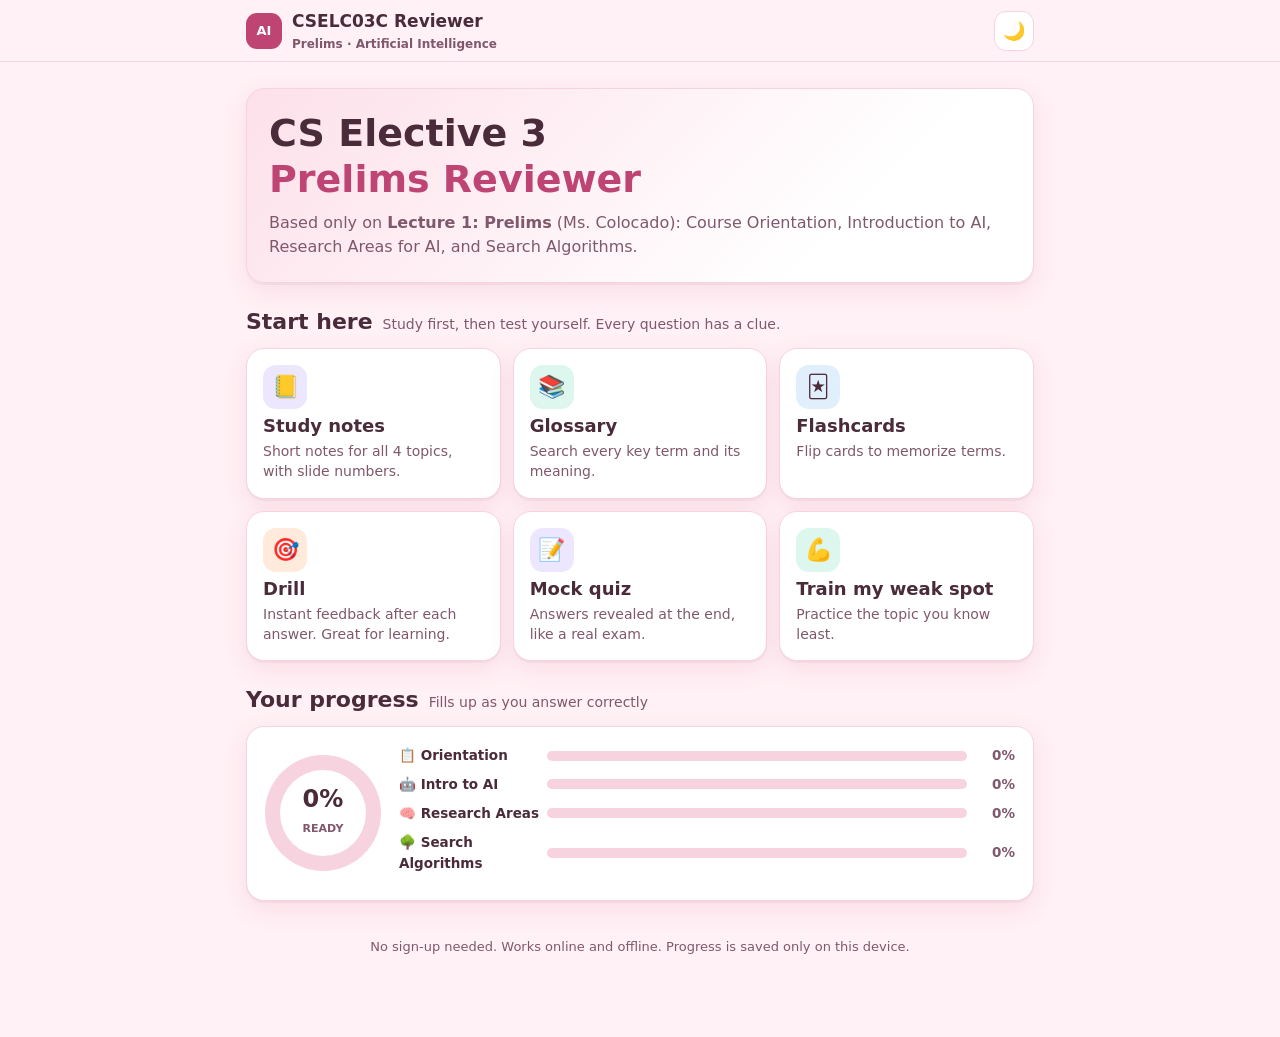
==== cselc03c-artificial-intelligence/index.html @ 6956bb22 "Add cselc03c-artificial-intelligence: exact copy of the live cselc03c-reviewer (prelims) Recovered f" ====
<!doctype html>
<html lang="en">
<head>
<meta charset="utf-8">
<meta name="viewport" content="width=device-width,initial-scale=1,viewport-fit=cover">
<title>CSELC03C Prelim Reviewer</title>
<meta name="description" content="CS Elective 3 (Artificial Intelligence) Prelims reviewer: notes, glossary, flashcards, drills and mock quizzes with clues. Works offline.">
<meta name="theme-color" content="#FFF1F5">
<meta name="mobile-web-app-capable" content="yes">
<meta name="apple-mobile-web-app-capable" content="yes">
<link rel="manifest" href="manifest.webmanifest">
<link rel="icon" href="icon.svg" type="image/svg+xml">
<link rel="stylesheet" href="style.css">
</head>
<body>
<header class="bar"><div class="bar-in">
  <button class="logo" id="goHome" aria-label="Go to home"><span class="m">AI</span><span><b>CSELC03C Reviewer</b><small>Prelims · Artificial Intelligence</small></span></button>
  <span class="sp"></span>
  <span class="off" id="offPill" hidden>✓ Offline ready</span>
  <button class="ib" id="thmBtn" aria-label="Switch light or dark mode">🌙</button>
</div></header>
<noscript><p style="padding:16px">Please enable JavaScript to use the reviewer.</p></noscript>
<main class="wrap">
<section id="v-home">
  <div class="hero card">
    <h1>CS Elective 3<br><em>Prelims Reviewer</em></h1>
    <p>Based only on <b>Lecture 1: Prelims</b> (Ms. Colocado): Course Orientation, Introduction to AI, Research Areas for AI, and Search Algorithms.</p>
  </div>
  <div class="ttl"><h2>Start here</h2><span>Study first, then test yourself. Every question has a clue.</span></div>
  <div class="tiles" id="tiles"></div>
  <div class="ttl"><h2>Your progress</h2><span>Fills up as you answer correctly</span></div>
  <div class="prog-card card">
    <div class="ring" id="ring" style="--p:0"><div><span><b id="ringPct">0%</b><br><small>READY</small></span></div></div>
    <div id="mast"></div>
  </div>
  <footer>No sign-up needed. Works online and offline. Progress is saved only on this device.</footer>
</section>

<section id="v-notes" hidden>
  <div class="ttl"><h2>📒 Study notes</h2><span>Tap a section to open it</span></div>
  <div class="tnav" id="tnav"></div>
  <div id="notesList"></div>
</section>

<section id="v-gloss" hidden>
  <div class="ttl"><h2>📚 Glossary</h2><span id="glCount"></span></div>
  <input class="search" id="glSearch" type="search" placeholder="Search a term or meaning…" aria-label="Search the glossary" autocomplete="off">
  <div class="pills" id="glTopics" style="margin-top:10px"></div>
  <div class="gl" id="glList"></div>
</section>

<section id="v-setup" hidden>
  <div class="ttl"><h2 id="setupTitle">Setup</h2><span id="setupSub"></span></div>
  <div class="panel card">
    <div id="fmtBox"><h3>1. Question format</h3><div class="fmts" id="fmts"></div></div>
    <div><h3>How many items? <small id="availNote"></small></h3>
      <div class="pills" id="countPills"></div>
      <div class="row" style="margin-top:10px"><span class="muted">or type a number:</span><input id="countIn" class="num" type="number" min="1" value="10" inputmode="numeric" aria-label="Number of items"></div></div>
    <div><h3>Topics</h3><div class="pills" id="topicPills"></div></div>
    <div class="note">💡 Every question has a <b>clue</b>. Using a clue gives half points, so try first!</div>
    <div class="row"><button class="btn pri big" id="startBtn">Start ▶</button><button class="btn ghost" data-home>Back</button></div>
  </div>
</section>

<section id="v-quiz" hidden>
  <div class="qtop"><button class="ib quitbtn" id="quitBtn" aria-label="Quit">✕</button><div class="prog"><i id="progFill"></i></div><b id="qCount" style="white-space:nowrap">1 / 10</b></div>
  <div class="stats"><span class="stat" id="sMode"></span><span class="stat" id="sScore">⭐ 0 pts</span></div>
  <div class="qcard card" id="qcard">
    <div class="qmeta" id="qmeta"></div>
    <div class="qtext" id="qtext"></div>
    <div id="qans"></div><div id="qclue"></div><div id="qfb"></div>
  </div>
</section>

<section id="v-results" hidden>
  <div class="res card">
    <div class="bigscore" id="rPct">0%</div>
    <h2 id="rMsg"></h2>
    <div class="rstats" id="rStats"></div>
    <div class="row" style="justify-content:center">
      <button class="btn pri" id="againBtn">Try again</button>
      <button class="btn" id="redoWrong">Practice my mistakes</button>
      <button class="btn" data-home>Home</button>
    </div>
  </div>
  <div class="ttl" id="revTtl"><h2>Review your mistakes</h2><span>Read these before your exam</span></div>
  <div class="review" id="review"></div>
</section>

<section id="v-flash" hidden>
  <div class="qtop"><button class="ib" data-home aria-label="Back home">✕</button><div class="prog"><i id="fProg"></i></div><b id="fCount" style="white-space:nowrap">1 / 10</b></div>
  <div id="fArea"></div>
</section>
</main>
<script src="facts1.js"></script>
<script src="facts2.js"></script>
<script src="facts3.js"></script>
<script src="fill1.js"></script>
<script src="tf1.js"></script>
<script src="tf2.js"></script>
<script src="mc1.js"></script>
<script src="mc2.js"></script>
<script src="mc3.js"></script>
<script src="notes_o1.js"></script>
<script src="notes_i1.js"></script>
<script src="notes_r1.js"></script>
<script src="notes_s1.js"></script>
<script src="core.js"></script>
<script src="app.js"></script>
</body>
</html>
---- cselc03c-artificial-intelligence/style.css ----
:root{--bg:#FFF1F5;--card:#FFFFFF;--ink:#4A2B3A;--muted:#80586C;--line:#F6D3DF;--accent:#BE4474;--accent-ink:#FFFFFF;--accent-soft:#FDE0EA;--good:#2A8A66;--good-soft:#DFF6EB;--bad:#C9455A;--bad-soft:#FFE3E8;--gold:#8F6A12;--gold-soft:#FFF4D6;--gold-line:#F2D58A;--o:#BF6A2E;--o-soft:#FFEADB;--i:#7A62C9;--i-soft:#ECE6FF;--r:#258873;--r-soft:#DDF6EE;--s:#3573B8;--s-soft:#E1EFFC;--shadow:0 2px 0 rgba(120,50,80,.05),0 8px 24px rgba(214,100,143,.14);--f:system-ui,-apple-system,"Segoe UI",Roboto,"Helvetica Neue",Arial,sans-serif;--r-lg:18px}@media (prefers-color-scheme:dark){:root:not([data-theme="light"]){--bg:#2A1A22;--card:#36232E;--ink:#FFE9F0;--muted:#D3AFC0;--line:#543846;--accent:#F59BBD;--accent-ink:#3A1426;--accent-soft:#4D2C3C;--good:#7EE0B5;--good-soft:#1F4033;--bad:#FF8FA3;--bad-soft:#4A222D;--gold:#FFD98A;--gold-soft:#43371A;--gold-line:#8A7030;--o:#FFB98A;--o-soft:#4A3223;--i:#C4B3FF;--i-soft:#3B3257;--r:#8BE3CF;--r-soft:#204440;--s:#8EC5FF;--s-soft:#263E58;--shadow:0 8px 24px rgba(0,0,0,.35);color-scheme:dark}}:root[data-theme="dark"]{--bg:#2A1A22;--card:#36232E;--ink:#FFE9F0;--muted:#D3AFC0;--line:#543846;--accent:#F59BBD;--accent-ink:#3A1426;--accent-soft:#4D2C3C;--good:#7EE0B5;--good-soft:#1F4033;--bad:#FF8FA3;--bad-soft:#4A222D;--gold:#FFD98A;--gold-soft:#43371A;--gold-line:#8A7030;--o:#FFB98A;--o-soft:#4A3223;--i:#C4B3FF;--i-soft:#3B3257;--r:#8BE3CF;--r-soft:#204440;--s:#8EC5FF;--s-soft:#263E58;--shadow:0 8px 24px rgba(0,0,0,.35);color-scheme:dark}*{box-sizing:border-box}html,body{background:var(--bg)}body{margin:0;font-family:var(--f);color:var(--ink);font-size:16px;line-height:1.55;-webkit-text-size-adjust:100%}button,input{font:inherit;color:inherit}button{cursor:pointer}:focus-visible{outline:3px solid var(--accent);outline-offset:2px}h1,h2,h3,h4{line-height:1.2;margin:0}.wrap{max-width:820px;margin:0 auto;padding:12px 16px 80px}[hidden]{display:none!important}.tp-o{--tc:var(--o);--ts:var(--o-soft)}.tp-i{--tc:var(--i);--ts:var(--i-soft)}.tp-r{--tc:var(--r);--ts:var(--r-soft)}.tp-s{--tc:var(--s);--ts:var(--s-soft)}.bar{position:sticky;top:0;z-index:20;background:color-mix(in srgb,var(--bg) 90%,transparent);backdrop-filter:blur(8px);border-bottom:1px solid var(--line);padding-top:env(safe-area-inset-top,0)}.bar-in{max-width:820px;margin:0 auto;padding:8px 16px;display:flex;align-items:center;gap:10px}.logo{display:flex;align-items:center;gap:10px;background:none;border:0;padding:0;text-align:left;min-width:0}.logo .m{width:36px;height:36px;border-radius:11px;background:var(--accent);color:var(--accent-ink);display:grid;place-items:center;font-weight:800;font-size:13px;flex:none}.logo b{font-size:17px;white-space:nowrap}.logo small{display:block;color:var(--muted);font-size:12px;font-weight:600;white-space:nowrap}.sp{flex:1}.off{font-size:12px;font-weight:700;color:var(--good);background:var(--good-soft);border-radius:999px;padding:3px 10px;white-space:nowrap}.ib{width:40px;height:40px;border-radius:12px;border:1px solid var(--line);background:var(--card);display:grid;place-items:center;font-size:18px}@media (max-width:420px){.logo small{display:none}.off{display:none}}.btn{display:inline-flex;align-items:center;justify-content:center;gap:8px;border:1px solid var(--line);border-radius:14px;padding:12px 18px;font-weight:700;background:var(--card);min-height:46px;text-decoration:none;transition:transform .08s}.btn:active{transform:scale(.98)}.btn.pri{background:var(--accent);color:var(--accent-ink);border-color:var(--accent)}.btn.good{background:var(--good);color:#fff;border-color:var(--good)}.btn.big{font-size:18px;padding:14px 24px}.btn[disabled]{opacity:.45;pointer-events:none}.btn.ghost{background:transparent}.row{display:flex;flex-wrap:wrap;gap:10px;align-items:center}.muted{color:var(--muted)}.card{background:var(--card);border:1px solid var(--line);border-radius:var(--r-lg);box-shadow:var(--shadow)}.chip{display:inline-flex;align-items:center;gap:6px;font-size:12.5px;font-weight:700;padding:3px 10px;border-radius:999px;background:var(--ts,var(--accent-soft));color:var(--tc,var(--accent))}.chip.sl{background:var(--bg);color:var(--muted);border:1px solid var(--line)}.ttl{display:flex;align-items:baseline;gap:10px;margin:26px 0 12px;flex-wrap:wrap}.ttl h2{font-size:22px}.ttl span{color:var(--muted);font-size:14px}.hero{padding:22px;margin-top:14px;background:linear-gradient(135deg,var(--accent-soft),var(--card) 75%)}.hero h1{font-size:clamp(26px,6.5vw,38px)}.hero h1 em{font-style:normal;color:var(--accent)}.hero p{margin:8px 0 0;color:var(--muted)}.tiles{display:grid;grid-template-columns:repeat(auto-fill,minmax(210px,1fr));gap:12px}.tile{padding:16px;text-align:left;display:flex;flex-direction:column;gap:6px;transition:transform .12s,border-color .12s}.tile:hover{transform:translateY(-2px);border-color:var(--accent)}.tile .ic{width:44px;height:44px;border-radius:13px;display:grid;place-items:center;font-size:22px;background:var(--bg2,var(--accent-soft))}.tile h3{font-size:18px}.tile p{margin:0;font-size:14px;color:var(--muted);line-height:1.4}.prog-card{padding:18px;display:grid;grid-template-columns:auto 1fr;gap:18px;align-items:center}@media (max-width:520px){.prog-card{grid-template-columns:1fr}}.ring{width:116px;height:116px;border-radius:50%;display:grid;place-items:center;margin:auto;background:conic-gradient(var(--good) calc(var(--p)*1%),var(--line) 0)}.ring div{width:86px;height:86px;border-radius:50%;background:var(--card);display:grid;place-items:center;text-align:center}.ring b{font-size:24px;line-height:1}.ring small{font-size:11px;font-weight:700;color:var(--muted)}.mrow{display:grid;grid-template-columns:140px 1fr 40px;gap:8px;align-items:center;font-size:13.5px;font-weight:600;margin-bottom:8px}@media (max-width:420px){.mrow{grid-template-columns:104px 1fr 36px;font-size:12.5px}}.mrow .tr{height:10px;border-radius:9px;background:var(--line);overflow:hidden}.mrow .tr i{display:block;height:100%;background:var(--tc);border-radius:9px;transition:width .5s}.mrow span:last-child{text-align:right;color:var(--muted)}.panel{padding:20px;display:grid;gap:22px}.panel h3{font-size:16px;margin-bottom:8px}.panel h3 small{font-weight:500;color:var(--muted);font-size:13px}.pills{display:flex;flex-wrap:wrap;gap:8px}.pill{border:1.5px solid var(--line);border-radius:999px;padding:9px 15px;font-weight:700;background:var(--card);min-height:42px}.pill[aria-pressed="true"]{background:var(--accent);color:var(--accent-ink);border-color:var(--accent)}.pill.tp[aria-pressed="true"]{background:var(--tc);border-color:var(--tc);color:var(--card)}.fmts{display:grid;grid-template-columns:repeat(auto-fill,minmax(150px,1fr));gap:10px}.fmt{border:1.5px solid var(--line);border-radius:14px;padding:12px;text-align:left;background:var(--card);display:grid;gap:2px}.fmt b{font-size:15px}.fmt span{font-size:13px;color:var(--muted)}.fmt[aria-pressed="true"]{border-color:var(--accent);background:var(--accent-soft);box-shadow:inset 0 0 0 1px var(--accent)}.num{width:84px;border:1.5px solid var(--line);border-radius:12px;padding:9px 10px;font-weight:700;background:var(--card);text-align:center}.note{font-size:14px;background:var(--gold-soft);border:1px solid var(--gold-line);border-radius:14px;padding:10px 12px}.qtop{display:flex;align-items:center;gap:10px;margin-top:12px}.prog{flex:1;height:12px;border-radius:12px;background:var(--line);overflow:hidden}.prog i{display:block;height:100%;background:var(--accent);transition:width .35s}.stats{display:flex;gap:8px;margin:10px 0;flex-wrap:wrap}.stat{font-weight:700;font-size:13.5px;padding:4px 10px;border-radius:10px;background:var(--card);border:1px solid var(--line)}.qcard{padding:20px;position:relative;overflow:hidden}.qcard:before{content:"";position:absolute;inset:0 0 auto 0;height:6px;background:var(--tc)}.qmeta{display:flex;gap:8px;flex-wrap:wrap;margin-bottom:12px}.qtext{font-size:clamp(18px,4.4vw,22px);font-weight:700;line-height:1.4}.blank{display:inline-block;min-width:76px;border-bottom:3px solid var(--tc);margin:0 4px;text-align:center;color:var(--tc)}.choices{display:grid;gap:10px;margin-top:18px}@media (min-width:640px){.choices.two{grid-template-columns:1fr 1fr}}.choice{display:flex;align-items:center;gap:12px;text-align:left;padding:12px 14px;border:1.5px solid var(--line);border-radius:14px;background:var(--card);font-weight:600;font-size:16.5px;min-height:56px}.choice .k{flex:none;width:30px;height:30px;border-radius:9px;display:grid;place-items:center;background:var(--accent-soft);color:var(--accent);font-weight:800;font-size:14px}.choice:hover:not([disabled]){border-color:var(--accent)}.choice.picked{border-color:var(--accent);background:var(--accent-soft)}.choice.ok{background:var(--good-soft);border-color:var(--good)}.choice.ok .k{background:var(--good);color:#fff}.choice.no{background:var(--bad-soft);border-color:var(--bad)}.choice.no .k{background:var(--bad);color:#fff}.choice[disabled]{cursor:default}.tf{grid-template-columns:1fr 1fr}.tf .choice{justify-content:center;font-size:19px;font-weight:800}.typed{margin-top:18px;display:grid;gap:10px}.typed .in{display:flex;gap:10px}.typed input{flex:1;min-width:0;font-size:19px;font-weight:600;padding:12px 14px;border:1.5px solid var(--line);border-radius:14px;background:var(--card)}.typed input.ok{border-color:var(--good);background:var(--good-soft)}.typed input.no{border-color:var(--bad);background:var(--bad-soft)}.hintline{font-size:13px;color:var(--muted)}.qacts{display:flex;gap:10px;margin-top:14px;flex-wrap:wrap}.clue{margin-top:12px;background:var(--gold-soft);border:1px solid var(--gold-line);border-radius:14px;padding:10px 14px;font-weight:600;animation:pop .22s}.clue b{color:var(--gold)}.fb{margin-top:16px;padding:14px 16px;border-radius:16px;border:1.5px solid;animation:pop .22s}.fb.ok{background:var(--good-soft);border-color:var(--good)}.fb.no{background:var(--bad-soft);border-color:var(--bad)}.fb h3{font-size:20px}.fb.ok h3{color:var(--good)}.fb.no h3{color:var(--bad)}.fb p{margin:6px 0 0}.fb.saved{background:var(--accent-soft);border-color:var(--accent)}@keyframes pop{from{transform:scale(.96);opacity:.3}to{transform:none;opacity:1}}.res{padding:24px;text-align:center;display:grid;gap:12px;justify-items:center;margin-top:16px}.bigscore{font-size:54px;font-weight:800;line-height:1;color:var(--accent)}.rstats{display:flex;gap:8px;flex-wrap:wrap;justify-content:center}.review{display:grid;gap:12px}.rv{padding:14px 16px;border-left:6px solid var(--tc)}.rv .q{font-weight:700;margin-top:6px}.rv .a{font-size:14.5px;margin-top:6px;display:grid;gap:3px}.rv .y{color:var(--bad);font-weight:700}.rv .c{color:var(--good);font-weight:700}.tnav{display:flex;gap:8px;overflow-x:auto;padding:4px 2px 10px}.tnav button{flex:none}details.sec{margin-bottom:10px;overflow:hidden}details.sec>summary{list-style:none;cursor:pointer;padding:14px 16px;font-weight:700;font-size:16.5px;display:flex;align-items:center;gap:10px;min-height:52px}details.sec>summary::-webkit-details-marker{display:none}details.sec>summary:after{content:"＋";margin-left:auto;color:var(--tc,var(--accent));font-size:20px}details.sec[open]>summary:after{content:"－"}details.sec[open]>summary{border-bottom:1px solid var(--line);background:var(--ts)}.body{padding:14px 16px 16px;display:grid;gap:12px;overflow-x:auto}.body p{margin:0}.body ul,.body ol{margin:0;padding-left:22px;display:grid;gap:4px}.body table{width:100%;border-collapse:collapse;font-size:14.5px}.body th,.body td{border:1px solid var(--line);padding:7px 9px;text-align:left;vertical-align:top}.body th{background:var(--ts);color:var(--ink)}.quote{font-style:italic;border-left:4px solid var(--tc);padding-left:12px}.tip{background:var(--gold-soft);border:1px solid var(--gold-line);border-radius:12px;padding:9px 12px;font-weight:600}.formula{background:var(--ts);border:1.5px solid var(--tc);border-radius:12px;padding:12px;text-align:center;font-weight:800;font-size:18px}.bars{display:flex;border-radius:12px;overflow:hidden;border:1px solid var(--line)}.bars div{width:var(--w);padding:10px;font-size:13.5px;background:var(--ts);text-align:center}.bars div+div{background:var(--accent-soft)}.nest div{border:2px solid var(--tc);border-radius:14px;padding:8px 12px;font-weight:700;background:var(--ts)}.nest div div{margin-top:8px;background:var(--card)}.nest div div div{background:var(--ts)}.tree-note{font-size:14px;color:var(--muted)}.tracer{border:1.5px dashed var(--tc);border-radius:14px;padding:12px;display:grid;gap:10px}.tracer h4{font-size:15px}.tracer svg{width:100%;max-width:420px;height:auto;margin:auto;display:block}.tracer .tl{font-weight:700}.search{width:100%;padding:12px 14px;font-size:17px;border:1.5px solid var(--line);border-radius:14px;background:var(--card)}.gl{display:grid;gap:10px;margin-top:12px}.gi{padding:12px 14px;border-left:6px solid var(--tc)}.gi b{font-size:16.5px}.gi p{margin:4px 0 6px}mark{background:var(--gold-soft);color:inherit;border-radius:3px}.flip{perspective:1200px;margin-top:14px}.fcard{position:relative;width:100%;min-height:290px;transform-style:preserve-3d;transition:transform .45s;border:0;background:none;padding:0;display:block}.fcard.on{transform:rotateY(180deg)}.face{position:absolute;inset:0;backface-visibility:hidden;-webkit-backface-visibility:hidden;display:grid;place-items:center;text-align:center;padding:22px 22px 36px;border:1.5px solid var(--line);border-radius:22px;box-shadow:var(--shadow);overflow:auto}.face.f{background:var(--ts)}.face.b{background:var(--card);transform:rotateY(180deg);font-size:17px;font-weight:600}.face .big{font-size:clamp(24px,6vw,34px);font-weight:800}.face .tapnote{position:absolute;bottom:10px;left:0;right:0;font-size:12px;color:var(--muted);font-weight:600}footer{margin-top:36px;text-align:center;font-size:13px;color:var(--muted)}.quitbtn.arm{background:var(--bad);color:#fff;width:auto;padding:0 12px}.shake{animation:shake .35s}@keyframes shake{20%,60%{transform:translateX(-6px)}40%,80%{transform:translateX(6px)}}.float{position:fixed;font-weight:800;font-size:26px;color:var(--good);pointer-events:none;z-index:40;animation:fl 1s forwards}@keyframes fl{to{transform:translateY(-60px);opacity:0}}@media (prefers-reduced-motion:reduce){*,*:before,*:after{animation:none!important;transition:none!important}}
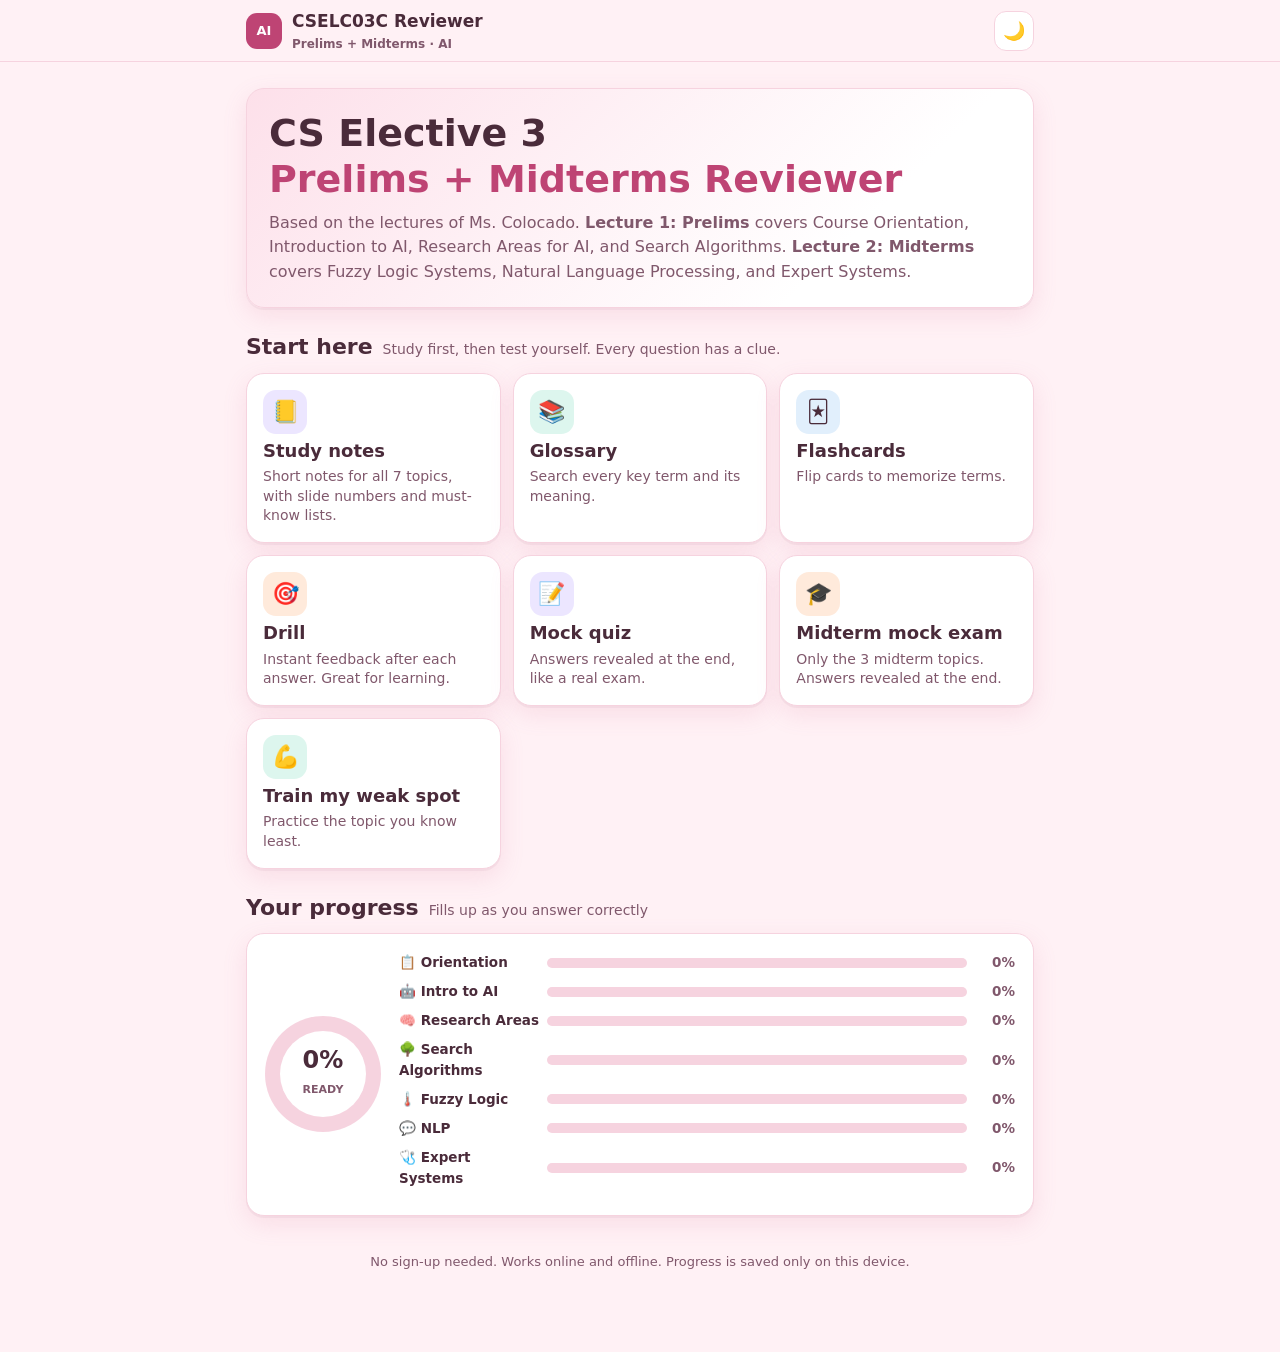
==== commit 05b8ad85: "CSELC03C: add Midterm module (Fuzzy Logic, NLP, Expert Systems) New topics f/n/e with study notes an" ====
--- a/cselc03c-artificial-intelligence/index.html
+++ b/cselc03c-artificial-intelligence/index.html
@@ -3,8 +3,8 @@
 <head>
 <meta charset="utf-8">
 <meta name="viewport" content="width=device-width,initial-scale=1,viewport-fit=cover">
-<title>CSELC03C Prelim Reviewer</title>
-<meta name="description" content="CS Elective 3 (Artificial Intelligence) Prelims reviewer: notes, glossary, flashcards, drills and mock quizzes with clues. Works offline.">
+<title>CSELC03C Reviewer</title>
+<meta name="description" content="CS Elective 3 (Artificial Intelligence) Prelims and Midterms reviewer: notes, glossary, flashcards, drills and mock quizzes with clues. Works offline.">
 <meta name="theme-color" content="#FFF1F5">
 <meta name="mobile-web-app-capable" content="yes">
 <meta name="apple-mobile-web-app-capable" content="yes">
@@ -14,7 +14,7 @@
 </head>
 <body>
 <header class="bar"><div class="bar-in">
-  <button class="logo" id="goHome" aria-label="Go to home"><span class="m">AI</span><span><b>CSELC03C Reviewer</b><small>Prelims · Artificial Intelligence</small></span></button>
+  <button class="logo" id="goHome" aria-label="Go to home"><span class="m">AI</span><span><b>CSELC03C Reviewer</b><small>Prelims + Midterms · AI</small></span></button>
   <span class="sp"></span>
   <span class="off" id="offPill" hidden>✓ Offline ready</span>
   <button class="ib" id="thmBtn" aria-label="Switch light or dark mode">🌙</button>
@@ -23,8 +23,8 @@
 <main class="wrap">
 <section id="v-home">
   <div class="hero card">
-    <h1>CS Elective 3<br><em>Prelims Reviewer</em></h1>
-    <p>Based only on <b>Lecture 1: Prelims</b> (Ms. Colocado): Course Orientation, Introduction to AI, Research Areas for AI, and Search Algorithms.</p>
+    <h1>CS Elective 3<br><em>Prelims + Midterms Reviewer</em></h1>
+    <p>Based on the lectures of Ms. Colocado. <b>Lecture 1: Prelims</b> covers Course Orientation, Introduction to AI, Research Areas for AI, and Search Algorithms. <b>Lecture 2: Midterms</b> covers Fuzzy Logic Systems, Natural Language Processing, and Expert Systems.</p>
   </div>
   <div class="ttl"><h2>Start here</h2><span>Study first, then test yourself. Every question has a clue.</span></div>
   <div class="tiles" id="tiles"></div>
@@ -101,10 +101,17 @@
 <script src="mc1.js"></script>
 <script src="mc2.js"></script>
 <script src="mc3.js"></script>
+<script src="facts_m1.js"></script>
+<script src="fill_m1.js"></script>
+<script src="tf_m1.js"></script>
+<script src="mc_m1.js"></script>
 <script src="notes_o1.js"></script>
 <script src="notes_i1.js"></script>
 <script src="notes_r1.js"></script>
 <script src="notes_s1.js"></script>
+<script src="notes_f1.js"></script>
+<script src="notes_n1.js"></script>
+<script src="notes_e1.js"></script>
 <script src="core.js"></script>
 <script src="app.js"></script>
 </body>
--- a/cselc03c-artificial-intelligence/style.css
+++ b/cselc03c-artificial-intelligence/style.css
@@ -1 +1 @@
-:root{--bg:#FFF1F5;--card:#FFFFFF;--ink:#4A2B3A;--muted:#80586C;--line:#F6D3DF;--accent:#BE4474;--accent-ink:#FFFFFF;--accent-soft:#FDE0EA;--good:#2A8A66;--good-soft:#DFF6EB;--bad:#C9455A;--bad-soft:#FFE3E8;--gold:#8F6A12;--gold-soft:#FFF4D6;--gold-line:#F2D58A;--o:#BF6A2E;--o-soft:#FFEADB;--i:#7A62C9;--i-soft:#ECE6FF;--r:#258873;--r-soft:#DDF6EE;--s:#3573B8;--s-soft:#E1EFFC;--shadow:0 2px 0 rgba(120,50,80,.05),0 8px 24px rgba(214,100,143,.14);--f:system-ui,-apple-system,"Segoe UI",Roboto,"Helvetica Neue",Arial,sans-serif;--r-lg:18px}@media (prefers-color-scheme:dark){:root:not([data-theme="light"]){--bg:#2A1A22;--card:#36232E;--ink:#FFE9F0;--muted:#D3AFC0;--line:#543846;--accent:#F59BBD;--accent-ink:#3A1426;--accent-soft:#4D2C3C;--good:#7EE0B5;--good-soft:#1F4033;--bad:#FF8FA3;--bad-soft:#4A222D;--gold:#FFD98A;--gold-soft:#43371A;--gold-line:#8A7030;--o:#FFB98A;--o-soft:#4A3223;--i:#C4B3FF;--i-soft:#3B3257;--r:#8BE3CF;--r-soft:#204440;--s:#8EC5FF;--s-soft:#263E58;--shadow:0 8px 24px rgba(0,0,0,.35);color-scheme:dark}}:root[data-theme="dark"]{--bg:#2A1A22;--card:#36232E;--ink:#FFE9F0;--muted:#D3AFC0;--line:#543846;--accent:#F59BBD;--accent-ink:#3A1426;--accent-soft:#4D2C3C;--good:#7EE0B5;--good-soft:#1F4033;--bad:#FF8FA3;--bad-soft:#4A222D;--gold:#FFD98A;--gold-soft:#43371A;--gold-line:#8A7030;--o:#FFB98A;--o-soft:#4A3223;--i:#C4B3FF;--i-soft:#3B3257;--r:#8BE3CF;--r-soft:#204440;--s:#8EC5FF;--s-soft:#263E58;--shadow:0 8px 24px rgba(0,0,0,.35);color-scheme:dark}*{box-sizing:border-box}html,body{background:var(--bg)}body{margin:0;font-family:var(--f);color:var(--ink);font-size:16px;line-height:1.55;-webkit-text-size-adjust:100%}button,input{font:inherit;color:inherit}button{cursor:pointer}:focus-visible{outline:3px solid var(--accent);outline-offset:2px}h1,h2,h3,h4{line-height:1.2;margin:0}.wrap{max-width:820px;margin:0 auto;padding:12px 16px 80px}[hidden]{display:none!important}.tp-o{--tc:var(--o);--ts:var(--o-soft)}.tp-i{--tc:var(--i);--ts:var(--i-soft)}.tp-r{--tc:var(--r);--ts:var(--r-soft)}.tp-s{--tc:var(--s);--ts:var(--s-soft)}.bar{position:sticky;top:0;z-index:20;background:color-mix(in srgb,var(--bg) 90%,transparent);backdrop-filter:blur(8px);border-bottom:1px solid var(--line);padding-top:env(safe-area-inset-top,0)}.bar-in{max-width:820px;margin:0 auto;padding:8px 16px;display:flex;align-items:center;gap:10px}.logo{display:flex;align-items:center;gap:10px;background:none;border:0;padding:0;text-align:left;min-width:0}.logo .m{width:36px;height:36px;border-radius:11px;background:var(--accent);color:var(--accent-ink);display:grid;place-items:center;font-weight:800;font-size:13px;flex:none}.logo b{font-size:17px;white-space:nowrap}.logo small{display:block;color:var(--muted);font-size:12px;font-weight:600;white-space:nowrap}.sp{flex:1}.off{font-size:12px;font-weight:700;color:var(--good);background:var(--good-soft);border-radius:999px;padding:3px 10px;white-space:nowrap}.ib{width:40px;height:40px;border-radius:12px;border:1px solid var(--line);background:var(--card);display:grid;place-items:center;font-size:18px}@media (max-width:420px){.logo small{display:none}.off{display:none}}.btn{display:inline-flex;align-items:center;justify-content:center;gap:8px;border:1px solid var(--line);border-radius:14px;padding:12px 18px;font-weight:700;background:var(--card);min-height:46px;text-decoration:none;transition:transform .08s}.btn:active{transform:scale(.98)}.btn.pri{background:var(--accent);color:var(--accent-ink);border-color:var(--accent)}.btn.good{background:var(--good);color:#fff;border-color:var(--good)}.btn.big{font-size:18px;padding:14px 24px}.btn[disabled]{opacity:.45;pointer-events:none}.btn.ghost{background:transparent}.row{display:flex;flex-wrap:wrap;gap:10px;align-items:center}.muted{color:var(--muted)}.card{background:var(--card);border:1px solid var(--line);border-radius:var(--r-lg);box-shadow:var(--shadow)}.chip{display:inline-flex;align-items:center;gap:6px;font-size:12.5px;font-weight:700;padding:3px 10px;border-radius:999px;background:var(--ts,var(--accent-soft));color:var(--tc,var(--accent))}.chip.sl{background:var(--bg);color:var(--muted);border:1px solid var(--line)}.ttl{display:flex;align-items:baseline;gap:10px;margin:26px 0 12px;flex-wrap:wrap}.ttl h2{font-size:22px}.ttl span{color:var(--muted);font-size:14px}.hero{padding:22px;margin-top:14px;background:linear-gradient(135deg,var(--accent-soft),var(--card) 75%)}.hero h1{font-size:clamp(26px,6.5vw,38px)}.hero h1 em{font-style:normal;color:var(--accent)}.hero p{margin:8px 0 0;color:var(--muted)}.tiles{display:grid;grid-template-columns:repeat(auto-fill,minmax(210px,1fr));gap:12px}.tile{padding:16px;text-align:left;display:flex;flex-direction:column;gap:6px;transition:transform .12s,border-color .12s}.tile:hover{transform:translateY(-2px);border-color:var(--accent)}.tile .ic{width:44px;height:44px;border-radius:13px;display:grid;place-items:center;font-size:22px;background:var(--bg2,var(--accent-soft))}.tile h3{font-size:18px}.tile p{margin:0;font-size:14px;color:var(--muted);line-height:1.4}.prog-card{padding:18px;display:grid;grid-template-columns:auto 1fr;gap:18px;align-items:center}@media (max-width:520px){.prog-card{grid-template-columns:1fr}}.ring{width:116px;height:116px;border-radius:50%;display:grid;place-items:center;margin:auto;background:conic-gradient(var(--good) calc(var(--p)*1%),var(--line) 0)}.ring div{width:86px;height:86px;border-radius:50%;background:var(--card);display:grid;place-items:center;text-align:center}.ring b{font-size:24px;line-height:1}.ring small{font-size:11px;font-weight:700;color:var(--muted)}.mrow{display:grid;grid-template-columns:140px 1fr 40px;gap:8px;align-items:center;font-size:13.5px;font-weight:600;margin-bottom:8px}@media (max-width:420px){.mrow{grid-template-columns:104px 1fr 36px;font-size:12.5px}}.mrow .tr{height:10px;border-radius:9px;background:var(--line);overflow:hidden}.mrow .tr i{display:block;height:100%;background:var(--tc);border-radius:9px;transition:width .5s}.mrow span:last-child{text-align:right;color:var(--muted)}.panel{padding:20px;display:grid;gap:22px}.panel h3{font-size:16px;margin-bottom:8px}.panel h3 small{font-weight:500;color:var(--muted);font-size:13px}.pills{display:flex;flex-wrap:wrap;gap:8px}.pill{border:1.5px solid var(--line);border-radius:999px;padding:9px 15px;font-weight:700;background:var(--card);min-height:42px}.pill[aria-pressed="true"]{background:var(--accent);color:var(--accent-ink);border-color:var(--accent)}.pill.tp[aria-pressed="true"]{background:var(--tc);border-color:var(--tc);color:var(--card)}.fmts{display:grid;grid-template-columns:repeat(auto-fill,minmax(150px,1fr));gap:10px}.fmt{border:1.5px solid var(--line);border-radius:14px;padding:12px;text-align:left;background:var(--card);display:grid;gap:2px}.fmt b{font-size:15px}.fmt span{font-size:13px;color:var(--muted)}.fmt[aria-pressed="true"]{border-color:var(--accent);background:var(--accent-soft);box-shadow:inset 0 0 0 1px var(--accent)}.num{width:84px;border:1.5px solid var(--line);border-radius:12px;padding:9px 10px;font-weight:700;background:var(--card);text-align:center}.note{font-size:14px;background:var(--gold-soft);border:1px solid var(--gold-line);border-radius:14px;padding:10px 12px}.qtop{display:flex;align-items:center;gap:10px;margin-top:12px}.prog{flex:1;height:12px;border-radius:12px;background:var(--line);overflow:hidden}.prog i{display:block;height:100%;background:var(--accent);transition:width .35s}.stats{display:flex;gap:8px;margin:10px 0;flex-wrap:wrap}.stat{font-weight:700;font-size:13.5px;padding:4px 10px;border-radius:10px;background:var(--card);border:1px solid var(--line)}.qcard{padding:20px;position:relative;overflow:hidden}.qcard:before{content:"";position:absolute;inset:0 0 auto 0;height:6px;background:var(--tc)}.qmeta{display:flex;gap:8px;flex-wrap:wrap;margin-bottom:12px}.qtext{font-size:clamp(18px,4.4vw,22px);font-weight:700;line-height:1.4}.blank{display:inline-block;min-width:76px;border-bottom:3px solid var(--tc);margin:0 4px;text-align:center;color:var(--tc)}.choices{display:grid;gap:10px;margin-top:18px}@media (min-width:640px){.choices.two{grid-template-columns:1fr 1fr}}.choice{display:flex;align-items:center;gap:12px;text-align:left;padding:12px 14px;border:1.5px solid var(--line);border-radius:14px;background:var(--card);font-weight:600;font-size:16.5px;min-height:56px}.choice .k{flex:none;width:30px;height:30px;border-radius:9px;display:grid;place-items:center;background:var(--accent-soft);color:var(--accent);font-weight:800;font-size:14px}.choice:hover:not([disabled]){border-color:var(--accent)}.choice.picked{border-color:var(--accent);background:var(--accent-soft)}.choice.ok{background:var(--good-soft);border-color:var(--good)}.choice.ok .k{background:var(--good);color:#fff}.choice.no{background:var(--bad-soft);border-color:var(--bad)}.choice.no .k{background:var(--bad);color:#fff}.choice[disabled]{cursor:default}.tf{grid-template-columns:1fr 1fr}.tf .choice{justify-content:center;font-size:19px;font-weight:800}.typed{margin-top:18px;display:grid;gap:10px}.typed .in{display:flex;gap:10px}.typed input{flex:1;min-width:0;font-size:19px;font-weight:600;padding:12px 14px;border:1.5px solid var(--line);border-radius:14px;background:var(--card)}.typed input.ok{border-color:var(--good);background:var(--good-soft)}.typed input.no{border-color:var(--bad);background:var(--bad-soft)}.hintline{font-size:13px;color:var(--muted)}.qacts{display:flex;gap:10px;margin-top:14px;flex-wrap:wrap}.clue{margin-top:12px;background:var(--gold-soft);border:1px solid var(--gold-line);border-radius:14px;padding:10px 14px;font-weight:600;animation:pop .22s}.clue b{color:var(--gold)}.fb{margin-top:16px;padding:14px 16px;border-radius:16px;border:1.5px solid;animation:pop .22s}.fb.ok{background:var(--good-soft);border-color:var(--good)}.fb.no{background:var(--bad-soft);border-color:var(--bad)}.fb h3{font-size:20px}.fb.ok h3{color:var(--good)}.fb.no h3{color:var(--bad)}.fb p{margin:6px 0 0}.fb.saved{background:var(--accent-soft);border-color:var(--accent)}@keyframes pop{from{transform:scale(.96);opacity:.3}to{transform:none;opacity:1}}.res{padding:24px;text-align:center;display:grid;gap:12px;justify-items:center;margin-top:16px}.bigscore{font-size:54px;font-weight:800;line-height:1;color:var(--accent)}.rstats{display:flex;gap:8px;flex-wrap:wrap;justify-content:center}.review{display:grid;gap:12px}.rv{padding:14px 16px;border-left:6px solid var(--tc)}.rv .q{font-weight:700;margin-top:6px}.rv .a{font-size:14.5px;margin-top:6px;display:grid;gap:3px}.rv .y{color:var(--bad);font-weight:700}.rv .c{color:var(--good);font-weight:700}.tnav{display:flex;gap:8px;overflow-x:auto;padding:4px 2px 10px}.tnav button{flex:none}details.sec{margin-bottom:10px;overflow:hidden}details.sec>summary{list-style:none;cursor:pointer;padding:14px 16px;font-weight:700;font-size:16.5px;display:flex;align-items:center;gap:10px;min-height:52px}details.sec>summary::-webkit-details-marker{display:none}details.sec>summary:after{content:"＋";margin-left:auto;color:var(--tc,var(--accent));font-size:20px}details.sec[open]>summary:after{content:"－"}details.sec[open]>summary{border-bottom:1px solid var(--line);background:var(--ts)}.body{padding:14px 16px 16px;display:grid;gap:12px;overflow-x:auto}.body p{margin:0}.body ul,.body ol{margin:0;padding-left:22px;display:grid;gap:4px}.body table{width:100%;border-collapse:collapse;font-size:14.5px}.body th,.body td{border:1px solid var(--line);padding:7px 9px;text-align:left;vertical-align:top}.body th{background:var(--ts);color:var(--ink)}.quote{font-style:italic;border-left:4px solid var(--tc);padding-left:12px}.tip{background:var(--gold-soft);border:1px solid var(--gold-line);border-radius:12px;padding:9px 12px;font-weight:600}.formula{background:var(--ts);border:1.5px solid var(--tc);border-radius:12px;padding:12px;text-align:center;font-weight:800;font-size:18px}.bars{display:flex;border-radius:12px;overflow:hidden;border:1px solid var(--line)}.bars div{width:var(--w);padding:10px;font-size:13.5px;background:var(--ts);text-align:center}.bars div+div{background:var(--accent-soft)}.nest div{border:2px solid var(--tc);border-radius:14px;padding:8px 12px;font-weight:700;background:var(--ts)}.nest div div{margin-top:8px;background:var(--card)}.nest div div div{background:var(--ts)}.tree-note{font-size:14px;color:var(--muted)}.tracer{border:1.5px dashed var(--tc);border-radius:14px;padding:12px;display:grid;gap:10px}.tracer h4{font-size:15px}.tracer svg{width:100%;max-width:420px;height:auto;margin:auto;display:block}.tracer .tl{font-weight:700}.search{width:100%;padding:12px 14px;font-size:17px;border:1.5px solid var(--line);border-radius:14px;background:var(--card)}.gl{display:grid;gap:10px;margin-top:12px}.gi{padding:12px 14px;border-left:6px solid var(--tc)}.gi b{font-size:16.5px}.gi p{margin:4px 0 6px}mark{background:var(--gold-soft);color:inherit;border-radius:3px}.flip{perspective:1200px;margin-top:14px}.fcard{position:relative;width:100%;min-height:290px;transform-style:preserve-3d;transition:transform .45s;border:0;background:none;padding:0;display:block}.fcard.on{transform:rotateY(180deg)}.face{position:absolute;inset:0;backface-visibility:hidden;-webkit-backface-visibility:hidden;display:grid;place-items:center;text-align:center;padding:22px 22px 36px;border:1.5px solid var(--line);border-radius:22px;box-shadow:var(--shadow);overflow:auto}.face.f{background:var(--ts)}.face.b{background:var(--card);transform:rotateY(180deg);font-size:17px;font-weight:600}.face .big{font-size:clamp(24px,6vw,34px);font-weight:800}.face .tapnote{position:absolute;bottom:10px;left:0;right:0;font-size:12px;color:var(--muted);font-weight:600}footer{margin-top:36px;text-align:center;font-size:13px;color:var(--muted)}.quitbtn.arm{background:var(--bad);color:#fff;width:auto;padding:0 12px}.shake{animation:shake .35s}@keyframes shake{20%,60%{transform:translateX(-6px)}40%,80%{transform:translateX(6px)}}.float{position:fixed;font-weight:800;font-size:26px;color:var(--good);pointer-events:none;z-index:40;animation:fl 1s forwards}@keyframes fl{to{transform:translateY(-60px);opacity:0}}@media (prefers-reduced-motion:reduce){*,*:before,*:after{animation:none!important;transition:none!important}}+:root{--bg:#FFF1F5;--card:#FFFFFF;--ink:#4A2B3A;--muted:#80586C;--line:#F6D3DF;--accent:#BE4474;--accent-ink:#FFFFFF;--accent-soft:#FDE0EA;--good:#2A8A66;--good-soft:#DFF6EB;--bad:#C9455A;--bad-soft:#FFE3E8;--gold:#8F6A12;--gold-soft:#FFF4D6;--gold-line:#F2D58A;--o:#BF6A2E;--o-soft:#FFEADB;--i:#7A62C9;--i-soft:#ECE6FF;--r:#258873;--r-soft:#DDF6EE;--s:#3573B8;--s-soft:#E1EFFC;--f2:#0F7F8C;--f2-soft:#DDF3F6;--n:#A63F93;--n-soft:#F9E4F4;--e:#6B7F1F;--e-soft:#EEF3D2;--shadow:0 2px 0 rgba(120,50,80,.05),0 8px 24px rgba(214,100,143,.14);--f:system-ui,-apple-system,"Segoe UI",Roboto,"Helvetica Neue",Arial,sans-serif;--r-lg:18px}@media (prefers-color-scheme:dark){:root:not([data-theme="light"]){--bg:#2A1A22;--card:#36232E;--ink:#FFE9F0;--muted:#D3AFC0;--line:#543846;--accent:#F59BBD;--accent-ink:#3A1426;--accent-soft:#4D2C3C;--good:#7EE0B5;--good-soft:#1F4033;--bad:#FF8FA3;--bad-soft:#4A222D;--gold:#FFD98A;--gold-soft:#43371A;--gold-line:#8A7030;--o:#FFB98A;--o-soft:#4A3223;--i:#C4B3FF;--i-soft:#3B3257;--r:#8BE3CF;--r-soft:#204440;--s:#8EC5FF;--s-soft:#263E58;--f2:#7FD6E3;--f2-soft:#1E4249;--n:#F0A6E0;--n-soft:#4A2A44;--e:#CFE17A;--e-soft:#3B4120;--shadow:0 8px 24px rgba(0,0,0,.35);color-scheme:dark}}:root[data-theme="dark"]{--bg:#2A1A22;--card:#36232E;--ink:#FFE9F0;--muted:#D3AFC0;--line:#543846;--accent:#F59BBD;--accent-ink:#3A1426;--accent-soft:#4D2C3C;--good:#7EE0B5;--good-soft:#1F4033;--bad:#FF8FA3;--bad-soft:#4A222D;--gold:#FFD98A;--gold-soft:#43371A;--gold-line:#8A7030;--o:#FFB98A;--o-soft:#4A3223;--i:#C4B3FF;--i-soft:#3B3257;--r:#8BE3CF;--r-soft:#204440;--s:#8EC5FF;--s-soft:#263E58;--f2:#7FD6E3;--f2-soft:#1E4249;--n:#F0A6E0;--n-soft:#4A2A44;--e:#CFE17A;--e-soft:#3B4120;--shadow:0 8px 24px rgba(0,0,0,.35);color-scheme:dark}*{box-sizing:border-box}html,body{background:var(--bg)}body{margin:0;font-family:var(--f);color:var(--ink);font-size:16px;line-height:1.55;-webkit-text-size-adjust:100%}button,input{font:inherit;color:inherit}button{cursor:pointer}:focus-visible{outline:3px solid var(--accent);outline-offset:2px}h1,h2,h3,h4{line-height:1.2;margin:0}.wrap{max-width:820px;margin:0 auto;padding:12px 16px 80px}[hidden]{display:none!important}.tp-o{--tc:var(--o);--ts:var(--o-soft)}.tp-i{--tc:var(--i);--ts:var(--i-soft)}.tp-r{--tc:var(--r);--ts:var(--r-soft)}.tp-s{--tc:var(--s);--ts:var(--s-soft)}.tp-f{--tc:var(--f2);--ts:var(--f2-soft)}.tp-n{--tc:var(--n);--ts:var(--n-soft)}.tp-e{--tc:var(--e);--ts:var(--e-soft)}.bar{position:sticky;top:0;z-index:20;background:color-mix(in srgb,var(--bg) 90%,transparent);backdrop-filter:blur(8px);border-bottom:1px solid var(--line);padding-top:env(safe-area-inset-top,0)}.bar-in{max-width:820px;margin:0 auto;padding:8px 16px;display:flex;align-items:center;gap:10px}.logo{display:flex;align-items:center;gap:10px;background:none;border:0;padding:0;text-align:left;min-width:0}.logo .m{width:36px;height:36px;border-radius:11px;background:var(--accent);color:var(--accent-ink);display:grid;place-items:center;font-weight:800;font-size:13px;flex:none}.logo b{font-size:17px;white-space:nowrap}.logo small{display:block;color:var(--muted);font-size:12px;font-weight:600;white-space:nowrap}.sp{flex:1}.off{font-size:12px;font-weight:700;color:var(--good);background:var(--good-soft);border-radius:999px;padding:3px 10px;white-space:nowrap}.ib{width:40px;height:40px;border-radius:12px;border:1px solid var(--line);background:var(--card);display:grid;place-items:center;font-size:18px}@media (max-width:420px){.logo small{display:none}.off{display:none}}.btn{display:inline-flex;align-items:center;justify-content:center;gap:8px;border:1px solid var(--line);border-radius:14px;padding:12px 18px;font-weight:700;background:var(--card);min-height:46px;text-decoration:none;transition:transform .08s}.btn:active{transform:scale(.98)}.btn.pri{background:var(--accent);color:var(--accent-ink);border-color:var(--accent)}.btn.good{background:var(--good);color:#fff;border-color:var(--good)}.btn.big{font-size:18px;padding:14px 24px}.btn[disabled]{opacity:.45;pointer-events:none}.btn.ghost{background:transparent}.row{display:flex;flex-wrap:wrap;gap:10px;align-items:center}.muted{color:var(--muted)}.card{background:var(--card);border:1px solid var(--line);border-radius:var(--r-lg);box-shadow:var(--shadow)}.chip{display:inline-flex;align-items:center;gap:6px;font-size:12.5px;font-weight:700;padding:3px 10px;border-radius:999px;background:var(--ts,var(--accent-soft));color:var(--tc,var(--accent))}.chip.sl{background:var(--bg);color:var(--muted);border:1px solid var(--line)}.ttl{display:flex;align-items:baseline;gap:10px;margin:26px 0 12px;flex-wrap:wrap}.ttl h2{font-size:22px}.ttl span{color:var(--muted);font-size:14px}.hero{padding:22px;margin-top:14px;background:linear-gradient(135deg,var(--accent-soft),var(--card) 75%)}.hero h1{font-size:clamp(26px,6.5vw,38px)}.hero h1 em{font-style:normal;color:var(--accent)}.hero p{margin:8px 0 0;color:var(--muted)}.tiles{display:grid;grid-template-columns:repeat(auto-fill,minmax(210px,1fr));gap:12px}.tile{padding:16px;text-align:left;display:flex;flex-direction:column;gap:6px;transition:transform .12s,border-color .12s}.tile:hover{transform:translateY(-2px);border-color:var(--accent)}.tile .ic{width:44px;height:44px;border-radius:13px;display:grid;place-items:center;font-size:22px;background:var(--bg2,var(--accent-soft))}.tile h3{font-size:18px}.tile p{margin:0;font-size:14px;color:var(--muted);line-height:1.4}.prog-card{padding:18px;display:grid;grid-template-columns:auto 1fr;gap:18px;align-items:center}@media (max-width:520px){.prog-card{grid-template-columns:1fr}}.ring{width:116px;height:116px;border-radius:50%;display:grid;place-items:center;margin:auto;background:conic-gradient(var(--good) calc(var(--p)*1%),var(--line) 0)}.ring div{width:86px;height:86px;border-radius:50%;background:var(--card);display:grid;place-items:center;text-align:center}.ring b{font-size:24px;line-height:1}.ring small{font-size:11px;font-weight:700;color:var(--muted)}.mrow{display:grid;grid-template-columns:140px 1fr 40px;gap:8px;align-items:center;font-size:13.5px;font-weight:600;margin-bottom:8px}@media (max-width:420px){.mrow{grid-template-columns:104px 1fr 36px;font-size:12.5px}}.mrow .tr{height:10px;border-radius:9px;background:var(--line);overflow:hidden}.mrow .tr i{display:block;height:100%;background:var(--tc);border-radius:9px;transition:width .5s}.mrow span:last-child{text-align:right;color:var(--muted)}.panel{padding:20px;display:grid;gap:22px}.panel h3{font-size:16px;margin-bottom:8px}.panel h3 small{font-weight:500;color:var(--muted);font-size:13px}.pills{display:flex;flex-wrap:wrap;gap:8px}.pill{border:1.5px solid var(--line);border-radius:999px;padding:9px 15px;font-weight:700;background:var(--card);min-height:42px}.pill[aria-pressed="true"]{background:var(--accent);color:var(--accent-ink);border-color:var(--accent)}.pill.tp[aria-pressed="true"]{background:var(--tc);border-color:var(--tc);color:var(--card)}.fmts{display:grid;grid-template-columns:repeat(auto-fill,minmax(150px,1fr));gap:10px}.fmt{border:1.5px solid var(--line);border-radius:14px;padding:12px;text-align:left;background:var(--card);display:grid;gap:2px}.fmt b{font-size:15px}.fmt span{font-size:13px;color:var(--muted)}.fmt[aria-pressed="true"]{border-color:var(--accent);background:var(--accent-soft);box-shadow:inset 0 0 0 1px var(--accent)}.num{width:84px;border:1.5px solid var(--line);border-radius:12px;padding:9px 10px;font-weight:700;background:var(--card);text-align:center}.note{font-size:14px;background:var(--gold-soft);border:1px solid var(--gold-line);border-radius:14px;padding:10px 12px}.qtop{display:flex;align-items:center;gap:10px;margin-top:12px}.prog{flex:1;height:12px;border-radius:12px;background:var(--line);overflow:hidden}.prog i{display:block;height:100%;background:var(--accent);transition:width .35s}.stats{display:flex;gap:8px;margin:10px 0;flex-wrap:wrap}.stat{font-weight:700;font-size:13.5px;padding:4px 10px;border-radius:10px;background:var(--card);border:1px solid var(--line)}.qcard{padding:20px;position:relative;overflow:hidden}.qcard:before{content:"";position:absolute;inset:0 0 auto 0;height:6px;background:var(--tc)}.qmeta{display:flex;gap:8px;flex-wrap:wrap;margin-bottom:12px}.qtext{font-size:clamp(18px,4.4vw,22px);font-weight:700;line-height:1.4}.blank{display:inline-block;min-width:76px;border-bottom:3px solid var(--tc);margin:0 4px;text-align:center;color:var(--tc)}.choices{display:grid;gap:10px;margin-top:18px}@media (min-width:640px){.choices.two{grid-template-columns:1fr 1fr}}.choice{display:flex;align-items:center;gap:12px;text-align:left;padding:12px 14px;border:1.5px solid var(--line);border-radius:14px;background:var(--card);font-weight:600;font-size:16.5px;min-height:56px}.choice .k{flex:none;width:30px;height:30px;border-radius:9px;display:grid;place-items:center;background:var(--accent-soft);color:var(--accent);font-weight:800;font-size:14px}.choice:hover:not([disabled]){border-color:var(--accent)}.choice.picked{border-color:var(--accent);background:var(--accent-soft)}.choice.ok{background:var(--good-soft);border-color:var(--good)}.choice.ok .k{background:var(--good);color:#fff}.choice.no{background:var(--bad-soft);border-color:var(--bad)}.choice.no .k{background:var(--bad);color:#fff}.choice[disabled]{cursor:default}.tf{grid-template-columns:1fr 1fr}.tf .choice{justify-content:center;font-size:19px;font-weight:800}.typed{margin-top:18px;display:grid;gap:10px}.typed .in{display:flex;gap:10px}.typed input{flex:1;min-width:0;font-size:19px;font-weight:600;padding:12px 14px;border:1.5px solid var(--line);border-radius:14px;background:var(--card)}.typed input.ok{border-color:var(--good);background:var(--good-soft)}.typed input.no{border-color:var(--bad);background:var(--bad-soft)}.hintline{font-size:13px;color:var(--muted)}.qacts{display:flex;gap:10px;margin-top:14px;flex-wrap:wrap}.clue{margin-top:12px;background:var(--gold-soft);border:1px solid var(--gold-line);border-radius:14px;padding:10px 14px;font-weight:600;animation:pop .22s}.clue b{color:var(--gold)}.fb{margin-top:16px;padding:14px 16px;border-radius:16px;border:1.5px solid;animation:pop .22s}.fb.ok{background:var(--good-soft);border-color:var(--good)}.fb.no{background:var(--bad-soft);border-color:var(--bad)}.fb h3{font-size:20px}.fb.ok h3{color:var(--good)}.fb.no h3{color:var(--bad)}.fb p{margin:6px 0 0}.fb.saved{background:var(--accent-soft);border-color:var(--accent)}@keyframes pop{from{transform:scale(.96);opacity:.3}to{transform:none;opacity:1}}.res{padding:24px;text-align:center;display:grid;gap:12px;justify-items:center;margin-top:16px}.bigscore{font-size:54px;font-weight:800;line-height:1;color:var(--accent)}.rstats{display:flex;gap:8px;flex-wrap:wrap;justify-content:center}.review{display:grid;gap:12px}.rv{padding:14px 16px;border-left:6px solid var(--tc)}.rv .q{font-weight:700;margin-top:6px}.rv .a{font-size:14.5px;margin-top:6px;display:grid;gap:3px}.rv .y{color:var(--bad);font-weight:700}.rv .c{color:var(--good);font-weight:700}.tnav{display:flex;gap:8px;overflow-x:auto;padding:4px 2px 10px}.tnav button{flex:none}details.sec{margin-bottom:10px;overflow:hidden}details.sec>summary{list-style:none;cursor:pointer;padding:14px 16px;font-weight:700;font-size:16.5px;display:flex;align-items:center;gap:10px;min-height:52px}details.sec>summary::-webkit-details-marker{display:none}details.sec>summary:after{content:"＋";margin-left:auto;color:var(--tc,var(--accent));font-size:20px}details.sec[open]>summary:after{content:"－"}details.sec[open]>summary{border-bottom:1px solid var(--line);background:var(--ts)}.body{padding:14px 16px 16px;display:grid;gap:12px;overflow-x:auto}.body p{margin:0}.body ul,.body ol{margin:0;padding-left:22px;display:grid;gap:4px}.body table{width:100%;border-collapse:collapse;font-size:14.5px}.body th,.body td{border:1px solid var(--line);padding:7px 9px;text-align:left;vertical-align:top}.body th{background:var(--ts);color:var(--ink)}.quote{font-style:italic;border-left:4px solid var(--tc);padding-left:12px}.tip{background:var(--gold-soft);border:1px solid var(--gold-line);border-radius:12px;padding:9px 12px;font-weight:600}.formula{background:var(--ts);border:1.5px solid var(--tc);border-radius:12px;padding:12px;text-align:center;font-weight:800;font-size:18px}.bars{display:flex;border-radius:12px;overflow:hidden;border:1px solid var(--line)}.bars div{width:var(--w);padding:10px;font-size:13.5px;background:var(--ts);text-align:center}.bars div+div{background:var(--accent-soft)}.nest div{border:2px solid var(--tc);border-radius:14px;padding:8px 12px;font-weight:700;background:var(--ts)}.nest div div{margin-top:8px;background:var(--card)}.nest div div div{background:var(--ts)}.tree-note{font-size:14px;color:var(--muted)}.tracer{border:1.5px dashed var(--tc);border-radius:14px;padding:12px;display:grid;gap:10px}.tracer h4{font-size:15px}.tracer input[type=range]{width:100%;accent-color:var(--tc)}.tracer table{width:100%;border-collapse:collapse;font-size:14.5px}.tracer th,.tracer td{border:1px solid var(--line);padding:6px 9px;text-align:center}.tracer th{background:var(--ts)}.tracer .calc{background:var(--ts);border-radius:12px;padding:10px 12px;font-weight:600;overflow-x:auto}.tracer svg{width:100%;max-width:420px;height:auto;margin:auto;display:block}.tracer .tl{font-weight:700}.search{width:100%;padding:12px 14px;font-size:17px;border:1.5px solid var(--line);border-radius:14px;background:var(--card)}.gl{display:grid;gap:10px;margin-top:12px}.gi{padding:12px 14px;border-left:6px solid var(--tc)}.gi b{font-size:16.5px}.gi p{margin:4px 0 6px}mark{background:var(--gold-soft);color:inherit;border-radius:3px}.flip{perspective:1200px;margin-top:14px}.fcard{position:relative;width:100%;min-height:290px;transform-style:preserve-3d;transition:transform .45s;border:0;background:none;padding:0;display:block}.fcard.on{transform:rotateY(180deg)}.face{position:absolute;inset:0;backface-visibility:hidden;-webkit-backface-visibility:hidden;display:grid;place-items:center;text-align:center;padding:22px 22px 36px;border:1.5px solid var(--line);border-radius:22px;box-shadow:var(--shadow);overflow:auto}.face.f{background:var(--ts)}.face.b{background:var(--card);transform:rotateY(180deg);font-size:17px;font-weight:600}.face .big{font-size:clamp(24px,6vw,34px);font-weight:800}.face .tapnote{position:absolute;bottom:10px;left:0;right:0;font-size:12px;color:var(--muted);font-weight:600}footer{margin-top:36px;text-align:center;font-size:13px;color:var(--muted)}.quitbtn.arm{background:var(--bad);color:#fff;width:auto;padding:0 12px}.shake{animation:shake .35s}@keyframes shake{20%,60%{transform:translateX(-6px)}40%,80%{transform:translateX(6px)}}.float{position:fixed;font-weight:800;font-size:26px;color:var(--good);pointer-events:none;z-index:40;animation:fl 1s forwards}@keyframes fl{to{transform:translateY(-60px);opacity:0}}@media (prefers-reduced-motion:reduce){*,*:before,*:after{animation:none!important;transition:none!important}}
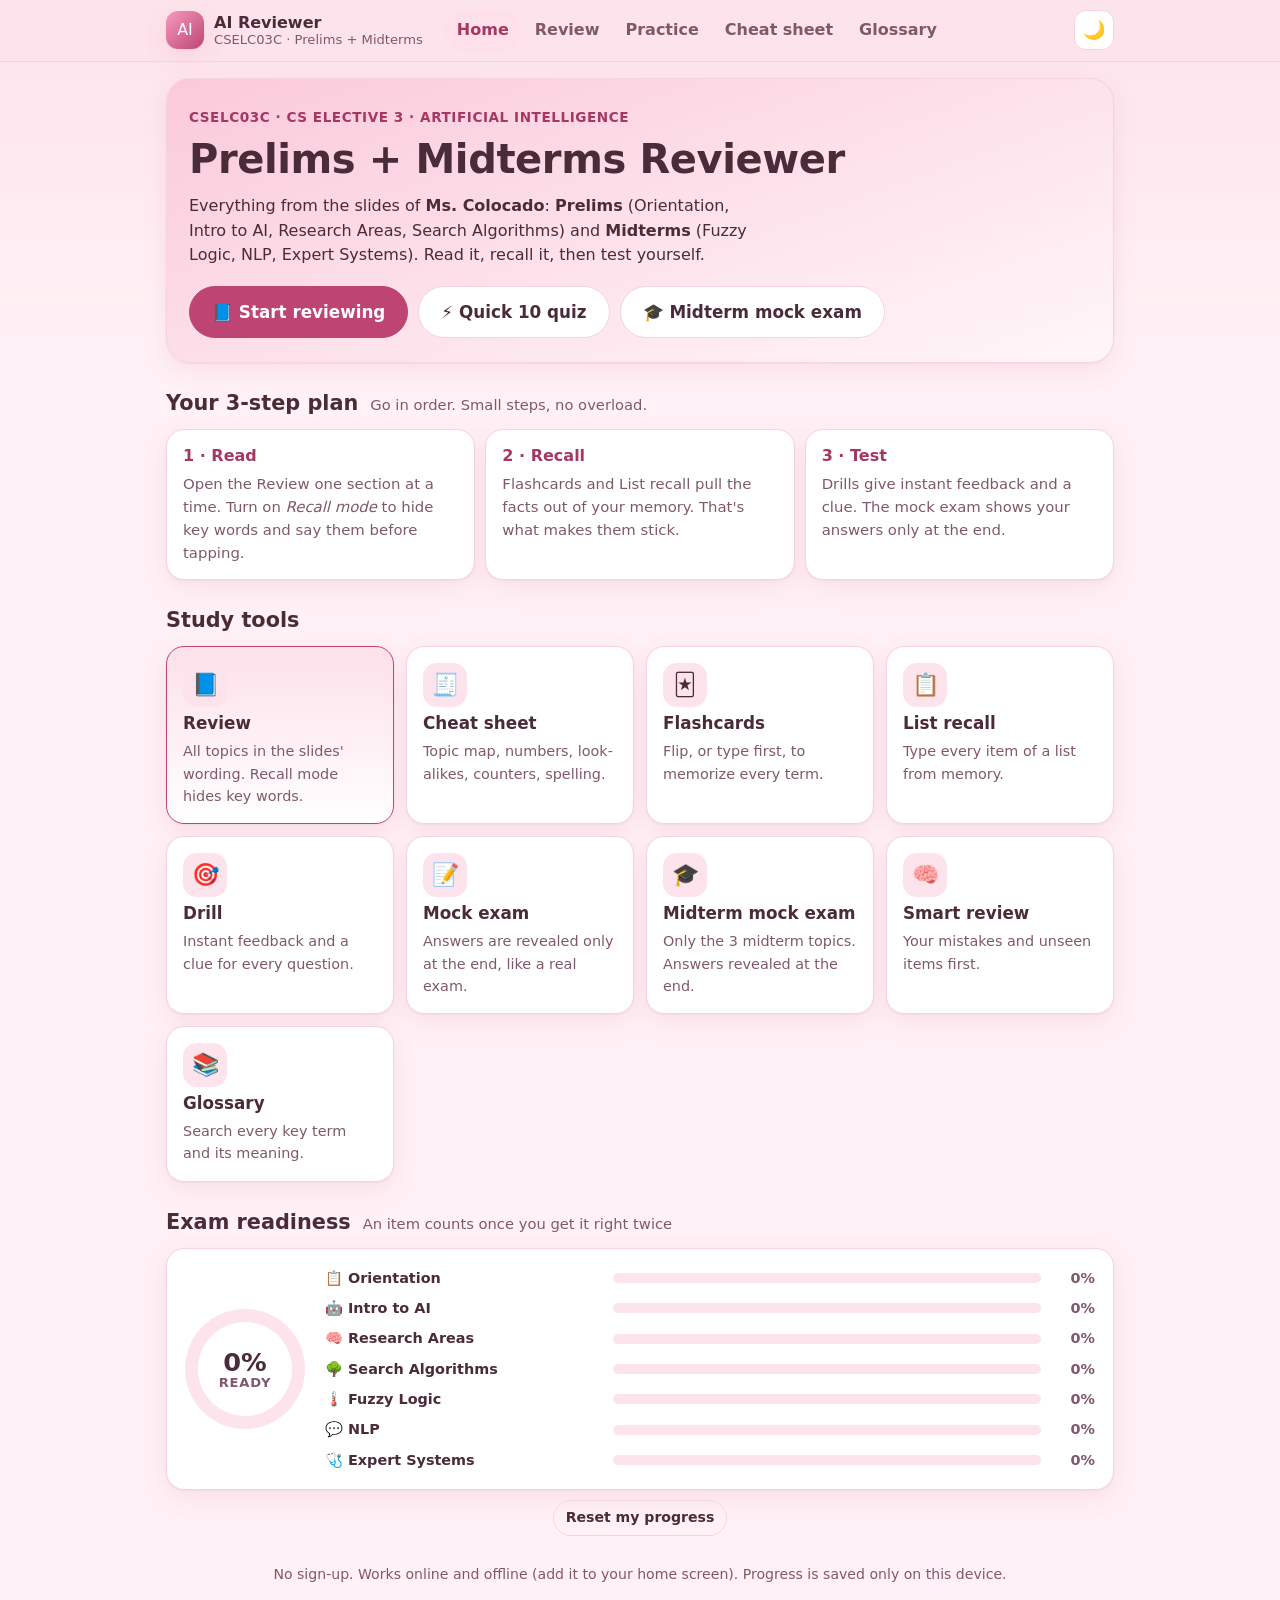
==== commit ea98b7fd: "CSELC03C: rebuild like the other reviewers (one expand/collapse toggle, cheat sheet, list recall, sm" ====
--- a/cselc03c-artificial-intelligence/index.html
+++ b/cselc03c-artificial-intelligence/index.html
@@ -4,115 +4,182 @@
 <meta charset="utf-8">
 <meta name="viewport" content="width=device-width,initial-scale=1,viewport-fit=cover">
 <title>CSELC03C Reviewer</title>
-<meta name="description" content="CS Elective 3 (Artificial Intelligence) Prelims and Midterms reviewer: notes, glossary, flashcards, drills and mock quizzes with clues. Works offline.">
-<meta name="theme-color" content="#FFF1F5">
+<meta name="description" content="Reviewer for CS Elective 3 (Artificial Intelligence), Prelims and Midterms: notes, active recall, flashcards, drills and mock exams with clues. Works offline.">
+<meta name="theme-color" content="#FFF1F5" media="(prefers-color-scheme: light)">
+<meta name="theme-color" content="#2A1A22" media="(prefers-color-scheme: dark)">
 <meta name="mobile-web-app-capable" content="yes">
 <meta name="apple-mobile-web-app-capable" content="yes">
+<meta name="apple-mobile-web-app-title" content="AI Reviewer">
 <link rel="manifest" href="manifest.webmanifest">
 <link rel="icon" href="icon.svg" type="image/svg+xml">
+<link rel="apple-touch-icon" href="icon.svg">
+<link rel="preconnect" href="https://fonts.googleapis.com">
+<link rel="preconnect" href="https://fonts.gstatic.com" crossorigin>
+<link rel="stylesheet" href="https://fonts.googleapis.com/css2?family=Nunito:wght@400;600;700;800;900&display=swap">
 <link rel="stylesheet" href="style.css">
 </head>
 <body>
+<a class="skip" href="#main">Skip to content</a>
+
 <header class="bar"><div class="bar-in">
-  <button class="logo" id="goHome" aria-label="Go to home"><span class="m">AI</span><span><b>CSELC03C Reviewer</b><small>Prelims + Midterms · AI</small></span></button>
+  <button class="logo" data-go="home" aria-label="Go to home">
+    <span class="m" aria-hidden="true">AI</span>
+    <span class="lt"><b>AI Reviewer</b><small>CSELC03C · Prelims + Midterms</small></span>
+  </button>
+  <nav class="topnav" aria-label="Main">
+    <button data-go="home">Home</button><button data-go="notes">Review</button><button data-go="practice">Practice</button><button data-go="cheat">Cheat sheet</button><button data-go="gloss">Glossary</button>
+  </nav>
   <span class="sp"></span>
-  <span class="off" id="offPill" hidden>✓ Offline ready</span>
+  <span class="off" id="offPill" hidden title="All files are saved on this device">✓ Offline ready</span>
   <button class="ib" id="thmBtn" aria-label="Switch light or dark mode">🌙</button>
 </div></header>
+
 <noscript><p style="padding:16px">Please enable JavaScript to use the reviewer.</p></noscript>
-<main class="wrap">
+
+<main class="wrap" id="main">
+
+<!-- HOME -->
 <section id="v-home">
-  <div class="hero card">
-    <h1>CS Elective 3<br><em>Prelims + Midterms Reviewer</em></h1>
-    <p>Based on the lectures of Ms. Colocado. <b>Lecture 1: Prelims</b> covers Course Orientation, Introduction to AI, Research Areas for AI, and Search Algorithms. <b>Lecture 2: Midterms</b> covers Fuzzy Logic Systems, Natural Language Processing, and Expert Systems.</p>
+  <div class="hero">
+    <p class="eyebrow">CSELC03C · CS Elective 3 · Artificial Intelligence</p>
+    <h1>Prelims + Midterms Reviewer</h1>
+    <p class="lead">Everything from the slides of <b>Ms. Colocado</b>: <b>Prelims</b> (Orientation, Intro to AI, Research Areas, Search Algorithms) and <b>Midterms</b> (Fuzzy Logic, NLP, Expert Systems). Read it, recall it, then test yourself.</p>
+    <div class="row"><button class="btn pri big" data-go="notes">📘 Start reviewing</button><button class="btn big" data-act="quick">⚡ Quick 10 quiz</button><button class="btn big" data-act="mid">🎓 Midterm mock exam</button></div>
+    <div class="row resume" id="resume" hidden></div>
   </div>
-  <div class="ttl"><h2>Start here</h2><span>Study first, then test yourself. Every question has a clue.</span></div>
+
+  <div class="ttl"><h2>Your 3-step plan</h2><span>Go in order. Small steps, no overload.</span></div>
+  <ol class="plan">
+    <li><b>1 · Read</b><span>Open the Review one section at a time. Turn on <em>Recall mode</em> to hide key words and say them before tapping.</span></li>
+    <li><b>2 · Recall</b><span>Flashcards and List recall pull the facts out of your memory. That's what makes them stick.</span></li>
+    <li><b>3 · Test</b><span>Drills give instant feedback and a clue. The mock exam shows your answers only at the end.</span></li>
+  </ol>
+
+  <div class="ttl"><h2>Study tools</h2></div>
   <div class="tiles" id="tiles"></div>
-  <div class="ttl"><h2>Your progress</h2><span>Fills up as you answer correctly</span></div>
+
+  <div class="ttl"><h2>Exam readiness</h2><span>An item counts once you get it right twice</span></div>
   <div class="prog-card card">
-    <div class="ring" id="ring" style="--p:0"><div><span><b id="ringPct">0%</b><br><small>READY</small></span></div></div>
-    <div id="mast"></div>
+    <div class="ring" id="ring" style="--p:0"><div><b id="ringPct">0%</b><small>READY</small></div></div>
+    <div class="mast" id="mast"></div>
   </div>
-  <footer>No sign-up needed. Works online and offline. Progress is saved only on this device.</footer>
+  <div class="row center" style="margin-top:10px"><button class="btn ghost sm" id="resetBtn">Reset my progress</button></div>
+  <footer class="foot">No sign-up. Works online and offline (add it to your home screen). Progress is saved only on this device.</footer>
 </section>
 
+<!-- NOTES / REVIEWER -->
 <section id="v-notes" hidden>
-  <div class="ttl"><h2>📒 Study notes</h2><span>Tap a section to open it</span></div>
-  <div class="tnav" id="tnav"></div>
+  <div class="ttl"><h2>📘 Review</h2><span id="notesSub"></span></div>
+  <div class="filters card">
+    <input class="search" id="nSearch" type="search" placeholder="Search the notes… (try “heuristic” or “tokenization”)" aria-label="Search the notes" autocomplete="off">
+    <div class="pills scroll" id="nFilter" role="group" aria-label="Choose topics"></div>
+    <div class="row tools">
+      <button class="tog" id="recallTog" aria-pressed="false"><span class="sw" aria-hidden="true"></span>🙈 Recall mode</button>
+      <span class="muted small" id="recallHint">Hides key words. Say the word, then tap it to check.</span>
+      <span class="sp"></span>
+      <button class="tog" id="expandTog" aria-pressed="false"><span class="sw" aria-hidden="true"></span><span id="expandLbl">Expand all</span></button>
+    </div>
+  </div>
   <div id="notesList"></div>
 </section>
 
+<!-- CHEAT SHEET -->
+<section id="v-cheat" hidden>
+  <div class="ttl"><h2>🧾 Cheat sheet</h2><span>The quick version, great for the night before</span></div>
+  <div class="pills scroll" id="chTabs" role="tablist"></div>
+  <div id="chBody"></div>
+</section>
+
+<!-- GLOSSARY -->
 <section id="v-gloss" hidden>
   <div class="ttl"><h2>📚 Glossary</h2><span id="glCount"></span></div>
   <input class="search" id="glSearch" type="search" placeholder="Search a term or meaning…" aria-label="Search the glossary" autocomplete="off">
-  <div class="pills" id="glTopics" style="margin-top:10px"></div>
+  <div class="pills scroll" id="glTopics" style="margin-top:10px"></div>
   <div class="gl" id="glList"></div>
 </section>
 
+<!-- PRACTICE HUB -->
+<section id="v-practice" hidden>
+  <div class="ttl"><h2>🎯 Practice</h2><span>Pick how you want to practice</span></div>
+  <div class="tiles" id="pTiles"></div>
+</section>
+
+<!-- SETUP -->
 <section id="v-setup" hidden>
   <div class="ttl"><h2 id="setupTitle">Setup</h2><span id="setupSub"></span></div>
   <div class="panel card">
-    <div id="fmtBox"><h3>1. Question format</h3><div class="fmts" id="fmts"></div></div>
-    <div><h3>How many items? <small id="availNote"></small></h3>
+    <div id="fmtBox"><h3>1 · Question types <small class="muted">(pick one or more)</small></h3>
+      <div class="pills" id="presetPills"></div>
+      <div class="fmts" id="fmts"></div></div>
+    <div id="flashBox" hidden><h3>1 · Card direction</h3><div class="pills" id="dirPills"></div>
+      <label class="chk"><input type="checkbox" id="typeFirst"> Type my answer before flipping (stronger recall)</label></div>
+    <div><h3><span id="lblTopics">2</span> · Topics</h3><div class="pills" id="topicPills"></div></div>
+    <div><h3><span id="lblCount">3</span> · How many items? <small class="muted" id="availNote"></small></h3>
       <div class="pills" id="countPills"></div>
-      <div class="row" style="margin-top:10px"><span class="muted">or type a number:</span><input id="countIn" class="num" type="number" min="1" value="10" inputmode="numeric" aria-label="Number of items"></div></div>
-    <div><h3>Topics</h3><div class="pills" id="topicPills"></div></div>
-    <div class="note">💡 Every question has a <b>clue</b>. Using a clue gives half points, so try first!</div>
-    <div class="row"><button class="btn pri big" id="startBtn">Start ▶</button><button class="btn ghost" data-home>Back</button></div>
+      <div class="row" style="margin-top:10px"><label class="muted" for="countIn">or type a number:</label><input id="countIn" class="num" type="number" min="1" value="20" inputmode="numeric"></div></div>
+    <div id="optBox"><h3>Options</h3>
+      <label class="chk"><input type="checkbox" id="optNitc"> Add “Not in the choices” as an option (some professors use it)</label>
+      <label class="chk"><input type="checkbox" id="optStrict"> Strict spelling &amp; capitalization for typed answers</label>
+      <label class="chk" id="timerRow"><input type="checkbox" id="optTimer"> Show a timer (1 minute per item)</label></div>
+    <div class="note">💡 Every question has a <b>clue</b>. Using it gives half points, so try first.</div>
+    <div class="row"><button class="btn pri big" id="startBtn">Start ▶</button><button class="btn ghost" data-go="practice">Back</button></div>
   </div>
 </section>
 
+<!-- QUIZ -->
 <section id="v-quiz" hidden>
-  <div class="qtop"><button class="ib quitbtn" id="quitBtn" aria-label="Quit">✕</button><div class="prog"><i id="progFill"></i></div><b id="qCount" style="white-space:nowrap">1 / 10</b></div>
-  <div class="stats"><span class="stat" id="sMode"></span><span class="stat" id="sScore">⭐ 0 pts</span></div>
+  <div class="qtop"><button class="ib quitbtn" id="quitBtn" aria-label="Quit">✕</button><div class="prog" role="progressbar" aria-label="Progress"><i id="progFill"></i></div><b id="qCount" class="nowrap">1 / 10</b></div>
+  <div class="stats"><span class="stat" id="sMode"></span><span class="stat" id="sScore">⭐ 0 pts</span><span class="stat" id="sTimer" hidden>⏱ 0:00</span></div>
   <div class="qcard card" id="qcard">
     <div class="qmeta" id="qmeta"></div>
     <div class="qtext" id="qtext"></div>
-    <div id="qans"></div><div id="qclue"></div><div id="qfb"></div>
+    <div id="qans"></div><div id="qclue"></div><div id="qfb" aria-live="polite"></div>
   </div>
+  <p class="kbd muted small">Keyboard: A–D or 1–4 to choose · T / F · Enter for next</p>
 </section>
 
+<!-- RESULTS -->
 <section id="v-results" hidden>
   <div class="res card">
     <div class="bigscore" id="rPct">0%</div>
     <h2 id="rMsg"></h2>
     <div class="rstats" id="rStats"></div>
-    <div class="row" style="justify-content:center">
-      <button class="btn pri" id="againBtn">Try again</button>
-      <button class="btn" id="redoWrong">Practice my mistakes</button>
-      <button class="btn" data-home>Home</button>
+    <div class="row center">
+      <button class="btn pri" id="redoWrong">Practice my mistakes</button>
+      <button class="btn" id="againBtn">New set</button>
+      <button class="btn ghost" data-go="home">Home</button>
     </div>
   </div>
-  <div class="ttl" id="revTtl"><h2>Review your mistakes</h2><span>Read these before your exam</span></div>
+  <div class="ttl" id="revTtl"><h2>Review your mistakes</h2><span>Read these once more before the exam</span></div>
   <div class="review" id="review"></div>
 </section>
 
+<!-- FLASHCARDS -->
 <section id="v-flash" hidden>
-  <div class="qtop"><button class="ib" data-home aria-label="Back home">✕</button><div class="prog"><i id="fProg"></i></div><b id="fCount" style="white-space:nowrap">1 / 10</b></div>
+  <div class="qtop"><button class="ib" data-go="practice" aria-label="Back">✕</button><div class="prog"><i id="fProg"></i></div><b id="fCount" class="nowrap">1 / 10</b></div>
   <div id="fArea"></div>
 </section>
+
+<!-- LIST RECALL -->
+<section id="v-list" hidden>
+  <div class="qtop"><button class="ib" data-go="practice" aria-label="Back">✕</button><div class="prog"><i id="lProg"></i></div><b id="lCount" class="nowrap">1 / 5</b></div>
+  <div id="lArea"></div>
+</section>
 </main>
-<script src="facts1.js"></script>
-<script src="facts2.js"></script>
-<script src="facts3.js"></script>
-<script src="fill1.js"></script>
-<script src="tf1.js"></script>
-<script src="tf2.js"></script>
-<script src="mc1.js"></script>
-<script src="mc2.js"></script>
-<script src="mc3.js"></script>
-<script src="facts_m1.js"></script>
-<script src="fill_m1.js"></script>
-<script src="tf_m1.js"></script>
-<script src="mc_m1.js"></script>
-<script src="notes_o1.js"></script>
-<script src="notes_i1.js"></script>
-<script src="notes_r1.js"></script>
-<script src="notes_s1.js"></script>
-<script src="notes_f1.js"></script>
-<script src="notes_n1.js"></script>
-<script src="notes_e1.js"></script>
-<script src="core.js"></script>
+
+<nav class="tabbar" aria-label="Main">
+  <button data-go="home"><span>🏠</span>Home</button>
+  <button data-go="notes"><span>📘</span>Review</button>
+  <button data-go="practice"><span>🎯</span>Practice</button>
+  <button data-go="cheat"><span>🧾</span>Cheat</button>
+  <button data-go="gloss"><span>📚</span>Terms</button>
+</nav>
+
+<script src="data_notes.js"></script>
+<script src="data_facts.js"></script>
+<script src="data_cloze.js"></script>
+<script src="data_tf.js"></script>
+<script src="data_more.js"></script>
 <script src="app.js"></script>
 </body>
 </html>
--- a/cselc03c-artificial-intelligence/style.css
+++ b/cselc03c-artificial-intelligence/style.css
@@ -1 +1,375 @@
-:root{--bg:#FFF1F5;--card:#FFFFFF;--ink:#4A2B3A;--muted:#80586C;--line:#F6D3DF;--accent:#BE4474;--accent-ink:#FFFFFF;--accent-soft:#FDE0EA;--good:#2A8A66;--good-soft:#DFF6EB;--bad:#C9455A;--bad-soft:#FFE3E8;--gold:#8F6A12;--gold-soft:#FFF4D6;--gold-line:#F2D58A;--o:#BF6A2E;--o-soft:#FFEADB;--i:#7A62C9;--i-soft:#ECE6FF;--r:#258873;--r-soft:#DDF6EE;--s:#3573B8;--s-soft:#E1EFFC;--f2:#0F7F8C;--f2-soft:#DDF3F6;--n:#A63F93;--n-soft:#F9E4F4;--e:#6B7F1F;--e-soft:#EEF3D2;--shadow:0 2px 0 rgba(120,50,80,.05),0 8px 24px rgba(214,100,143,.14);--f:system-ui,-apple-system,"Segoe UI",Roboto,"Helvetica Neue",Arial,sans-serif;--r-lg:18px}@media (prefers-color-scheme:dark){:root:not([data-theme="light"]){--bg:#2A1A22;--card:#36232E;--ink:#FFE9F0;--muted:#D3AFC0;--line:#543846;--accent:#F59BBD;--accent-ink:#3A1426;--accent-soft:#4D2C3C;--good:#7EE0B5;--good-soft:#1F4033;--bad:#FF8FA3;--bad-soft:#4A222D;--gold:#FFD98A;--gold-soft:#43371A;--gold-line:#8A7030;--o:#FFB98A;--o-soft:#4A3223;--i:#C4B3FF;--i-soft:#3B3257;--r:#8BE3CF;--r-soft:#204440;--s:#8EC5FF;--s-soft:#263E58;--f2:#7FD6E3;--f2-soft:#1E4249;--n:#F0A6E0;--n-soft:#4A2A44;--e:#CFE17A;--e-soft:#3B4120;--shadow:0 8px 24px rgba(0,0,0,.35);color-scheme:dark}}:root[data-theme="dark"]{--bg:#2A1A22;--card:#36232E;--ink:#FFE9F0;--muted:#D3AFC0;--line:#543846;--accent:#F59BBD;--accent-ink:#3A1426;--accent-soft:#4D2C3C;--good:#7EE0B5;--good-soft:#1F4033;--bad:#FF8FA3;--bad-soft:#4A222D;--gold:#FFD98A;--gold-soft:#43371A;--gold-line:#8A7030;--o:#FFB98A;--o-soft:#4A3223;--i:#C4B3FF;--i-soft:#3B3257;--r:#8BE3CF;--r-soft:#204440;--s:#8EC5FF;--s-soft:#263E58;--f2:#7FD6E3;--f2-soft:#1E4249;--n:#F0A6E0;--n-soft:#4A2A44;--e:#CFE17A;--e-soft:#3B4120;--shadow:0 8px 24px rgba(0,0,0,.35);color-scheme:dark}*{box-sizing:border-box}html,body{background:var(--bg)}body{margin:0;font-family:var(--f);color:var(--ink);font-size:16px;line-height:1.55;-webkit-text-size-adjust:100%}button,input{font:inherit;color:inherit}button{cursor:pointer}:focus-visible{outline:3px solid var(--accent);outline-offset:2px}h1,h2,h3,h4{line-height:1.2;margin:0}.wrap{max-width:820px;margin:0 auto;padding:12px 16px 80px}[hidden]{display:none!important}.tp-o{--tc:var(--o);--ts:var(--o-soft)}.tp-i{--tc:var(--i);--ts:var(--i-soft)}.tp-r{--tc:var(--r);--ts:var(--r-soft)}.tp-s{--tc:var(--s);--ts:var(--s-soft)}.tp-f{--tc:var(--f2);--ts:var(--f2-soft)}.tp-n{--tc:var(--n);--ts:var(--n-soft)}.tp-e{--tc:var(--e);--ts:var(--e-soft)}.bar{position:sticky;top:0;z-index:20;background:color-mix(in srgb,var(--bg) 90%,transparent);backdrop-filter:blur(8px);border-bottom:1px solid var(--line);padding-top:env(safe-area-inset-top,0)}.bar-in{max-width:820px;margin:0 auto;padding:8px 16px;display:flex;align-items:center;gap:10px}.logo{display:flex;align-items:center;gap:10px;background:none;border:0;padding:0;text-align:left;min-width:0}.logo .m{width:36px;height:36px;border-radius:11px;background:var(--accent);color:var(--accent-ink);display:grid;place-items:center;font-weight:800;font-size:13px;flex:none}.logo b{font-size:17px;white-space:nowrap}.logo small{display:block;color:var(--muted);font-size:12px;font-weight:600;white-space:nowrap}.sp{flex:1}.off{font-size:12px;font-weight:700;color:var(--good);background:var(--good-soft);border-radius:999px;padding:3px 10px;white-space:nowrap}.ib{width:40px;height:40px;border-radius:12px;border:1px solid var(--line);background:var(--card);display:grid;place-items:center;font-size:18px}@media (max-width:420px){.logo small{display:none}.off{display:none}}.btn{display:inline-flex;align-items:center;justify-content:center;gap:8px;border:1px solid var(--line);border-radius:14px;padding:12px 18px;font-weight:700;background:var(--card);min-height:46px;text-decoration:none;transition:transform .08s}.btn:active{transform:scale(.98)}.btn.pri{background:var(--accent);color:var(--accent-ink);border-color:var(--accent)}.btn.good{background:var(--good);color:#fff;border-color:var(--good)}.btn.big{font-size:18px;padding:14px 24px}.btn[disabled]{opacity:.45;pointer-events:none}.btn.ghost{background:transparent}.row{display:flex;flex-wrap:wrap;gap:10px;align-items:center}.muted{color:var(--muted)}.card{background:var(--card);border:1px solid var(--line);border-radius:var(--r-lg);box-shadow:var(--shadow)}.chip{display:inline-flex;align-items:center;gap:6px;font-size:12.5px;font-weight:700;padding:3px 10px;border-radius:999px;background:var(--ts,var(--accent-soft));color:var(--tc,var(--accent))}.chip.sl{background:var(--bg);color:var(--muted);border:1px solid var(--line)}.ttl{display:flex;align-items:baseline;gap:10px;margin:26px 0 12px;flex-wrap:wrap}.ttl h2{font-size:22px}.ttl span{color:var(--muted);font-size:14px}.hero{padding:22px;margin-top:14px;background:linear-gradient(135deg,var(--accent-soft),var(--card) 75%)}.hero h1{font-size:clamp(26px,6.5vw,38px)}.hero h1 em{font-style:normal;color:var(--accent)}.hero p{margin:8px 0 0;color:var(--muted)}.tiles{display:grid;grid-template-columns:repeat(auto-fill,minmax(210px,1fr));gap:12px}.tile{padding:16px;text-align:left;display:flex;flex-direction:column;gap:6px;transition:transform .12s,border-color .12s}.tile:hover{transform:translateY(-2px);border-color:var(--accent)}.tile .ic{width:44px;height:44px;border-radius:13px;display:grid;place-items:center;font-size:22px;background:var(--bg2,var(--accent-soft))}.tile h3{font-size:18px}.tile p{margin:0;font-size:14px;color:var(--muted);line-height:1.4}.prog-card{padding:18px;display:grid;grid-template-columns:auto 1fr;gap:18px;align-items:center}@media (max-width:520px){.prog-card{grid-template-columns:1fr}}.ring{width:116px;height:116px;border-radius:50%;display:grid;place-items:center;margin:auto;background:conic-gradient(var(--good) calc(var(--p)*1%),var(--line) 0)}.ring div{width:86px;height:86px;border-radius:50%;background:var(--card);display:grid;place-items:center;text-align:center}.ring b{font-size:24px;line-height:1}.ring small{font-size:11px;font-weight:700;color:var(--muted)}.mrow{display:grid;grid-template-columns:140px 1fr 40px;gap:8px;align-items:center;font-size:13.5px;font-weight:600;margin-bottom:8px}@media (max-width:420px){.mrow{grid-template-columns:104px 1fr 36px;font-size:12.5px}}.mrow .tr{height:10px;border-radius:9px;background:var(--line);overflow:hidden}.mrow .tr i{display:block;height:100%;background:var(--tc);border-radius:9px;transition:width .5s}.mrow span:last-child{text-align:right;color:var(--muted)}.panel{padding:20px;display:grid;gap:22px}.panel h3{font-size:16px;margin-bottom:8px}.panel h3 small{font-weight:500;color:var(--muted);font-size:13px}.pills{display:flex;flex-wrap:wrap;gap:8px}.pill{border:1.5px solid var(--line);border-radius:999px;padding:9px 15px;font-weight:700;background:var(--card);min-height:42px}.pill[aria-pressed="true"]{background:var(--accent);color:var(--accent-ink);border-color:var(--accent)}.pill.tp[aria-pressed="true"]{background:var(--tc);border-color:var(--tc);color:var(--card)}.fmts{display:grid;grid-template-columns:repeat(auto-fill,minmax(150px,1fr));gap:10px}.fmt{border:1.5px solid var(--line);border-radius:14px;padding:12px;text-align:left;background:var(--card);display:grid;gap:2px}.fmt b{font-size:15px}.fmt span{font-size:13px;color:var(--muted)}.fmt[aria-pressed="true"]{border-color:var(--accent);background:var(--accent-soft);box-shadow:inset 0 0 0 1px var(--accent)}.num{width:84px;border:1.5px solid var(--line);border-radius:12px;padding:9px 10px;font-weight:700;background:var(--card);text-align:center}.note{font-size:14px;background:var(--gold-soft);border:1px solid var(--gold-line);border-radius:14px;padding:10px 12px}.qtop{display:flex;align-items:center;gap:10px;margin-top:12px}.prog{flex:1;height:12px;border-radius:12px;background:var(--line);overflow:hidden}.prog i{display:block;height:100%;background:var(--accent);transition:width .35s}.stats{display:flex;gap:8px;margin:10px 0;flex-wrap:wrap}.stat{font-weight:700;font-size:13.5px;padding:4px 10px;border-radius:10px;background:var(--card);border:1px solid var(--line)}.qcard{padding:20px;position:relative;overflow:hidden}.qcard:before{content:"";position:absolute;inset:0 0 auto 0;height:6px;background:var(--tc)}.qmeta{display:flex;gap:8px;flex-wrap:wrap;margin-bottom:12px}.qtext{font-size:clamp(18px,4.4vw,22px);font-weight:700;line-height:1.4}.blank{display:inline-block;min-width:76px;border-bottom:3px solid var(--tc);margin:0 4px;text-align:center;color:var(--tc)}.choices{display:grid;gap:10px;margin-top:18px}@media (min-width:640px){.choices.two{grid-template-columns:1fr 1fr}}.choice{display:flex;align-items:center;gap:12px;text-align:left;padding:12px 14px;border:1.5px solid var(--line);border-radius:14px;background:var(--card);font-weight:600;font-size:16.5px;min-height:56px}.choice .k{flex:none;width:30px;height:30px;border-radius:9px;display:grid;place-items:center;background:var(--accent-soft);color:var(--accent);font-weight:800;font-size:14px}.choice:hover:not([disabled]){border-color:var(--accent)}.choice.picked{border-color:var(--accent);background:var(--accent-soft)}.choice.ok{background:var(--good-soft);border-color:var(--good)}.choice.ok .k{background:var(--good);color:#fff}.choice.no{background:var(--bad-soft);border-color:var(--bad)}.choice.no .k{background:var(--bad);color:#fff}.choice[disabled]{cursor:default}.tf{grid-template-columns:1fr 1fr}.tf .choice{justify-content:center;font-size:19px;font-weight:800}.typed{margin-top:18px;display:grid;gap:10px}.typed .in{display:flex;gap:10px}.typed input{flex:1;min-width:0;font-size:19px;font-weight:600;padding:12px 14px;border:1.5px solid var(--line);border-radius:14px;background:var(--card)}.typed input.ok{border-color:var(--good);background:var(--good-soft)}.typed input.no{border-color:var(--bad);background:var(--bad-soft)}.hintline{font-size:13px;color:var(--muted)}.qacts{display:flex;gap:10px;margin-top:14px;flex-wrap:wrap}.clue{margin-top:12px;background:var(--gold-soft);border:1px solid var(--gold-line);border-radius:14px;padding:10px 14px;font-weight:600;animation:pop .22s}.clue b{color:var(--gold)}.fb{margin-top:16px;padding:14px 16px;border-radius:16px;border:1.5px solid;animation:pop .22s}.fb.ok{background:var(--good-soft);border-color:var(--good)}.fb.no{background:var(--bad-soft);border-color:var(--bad)}.fb h3{font-size:20px}.fb.ok h3{color:var(--good)}.fb.no h3{color:var(--bad)}.fb p{margin:6px 0 0}.fb.saved{background:var(--accent-soft);border-color:var(--accent)}@keyframes pop{from{transform:scale(.96);opacity:.3}to{transform:none;opacity:1}}.res{padding:24px;text-align:center;display:grid;gap:12px;justify-items:center;margin-top:16px}.bigscore{font-size:54px;font-weight:800;line-height:1;color:var(--accent)}.rstats{display:flex;gap:8px;flex-wrap:wrap;justify-content:center}.review{display:grid;gap:12px}.rv{padding:14px 16px;border-left:6px solid var(--tc)}.rv .q{font-weight:700;margin-top:6px}.rv .a{font-size:14.5px;margin-top:6px;display:grid;gap:3px}.rv .y{color:var(--bad);font-weight:700}.rv .c{color:var(--good);font-weight:700}.tnav{display:flex;gap:8px;overflow-x:auto;padding:4px 2px 10px}.tnav button{flex:none}details.sec{margin-bottom:10px;overflow:hidden}details.sec>summary{list-style:none;cursor:pointer;padding:14px 16px;font-weight:700;font-size:16.5px;display:flex;align-items:center;gap:10px;min-height:52px}details.sec>summary::-webkit-details-marker{display:none}details.sec>summary:after{content:"＋";margin-left:auto;color:var(--tc,var(--accent));font-size:20px}details.sec[open]>summary:after{content:"－"}details.sec[open]>summary{border-bottom:1px solid var(--line);background:var(--ts)}.body{padding:14px 16px 16px;display:grid;gap:12px;overflow-x:auto}.body p{margin:0}.body ul,.body ol{margin:0;padding-left:22px;display:grid;gap:4px}.body table{width:100%;border-collapse:collapse;font-size:14.5px}.body th,.body td{border:1px solid var(--line);padding:7px 9px;text-align:left;vertical-align:top}.body th{background:var(--ts);color:var(--ink)}.quote{font-style:italic;border-left:4px solid var(--tc);padding-left:12px}.tip{background:var(--gold-soft);border:1px solid var(--gold-line);border-radius:12px;padding:9px 12px;font-weight:600}.formula{background:var(--ts);border:1.5px solid var(--tc);border-radius:12px;padding:12px;text-align:center;font-weight:800;font-size:18px}.bars{display:flex;border-radius:12px;overflow:hidden;border:1px solid var(--line)}.bars div{width:var(--w);padding:10px;font-size:13.5px;background:var(--ts);text-align:center}.bars div+div{background:var(--accent-soft)}.nest div{border:2px solid var(--tc);border-radius:14px;padding:8px 12px;font-weight:700;background:var(--ts)}.nest div div{margin-top:8px;background:var(--card)}.nest div div div{background:var(--ts)}.tree-note{font-size:14px;color:var(--muted)}.tracer{border:1.5px dashed var(--tc);border-radius:14px;padding:12px;display:grid;gap:10px}.tracer h4{font-size:15px}.tracer input[type=range]{width:100%;accent-color:var(--tc)}.tracer table{width:100%;border-collapse:collapse;font-size:14.5px}.tracer th,.tracer td{border:1px solid var(--line);padding:6px 9px;text-align:center}.tracer th{background:var(--ts)}.tracer .calc{background:var(--ts);border-radius:12px;padding:10px 12px;font-weight:600;overflow-x:auto}.tracer svg{width:100%;max-width:420px;height:auto;margin:auto;display:block}.tracer .tl{font-weight:700}.search{width:100%;padding:12px 14px;font-size:17px;border:1.5px solid var(--line);border-radius:14px;background:var(--card)}.gl{display:grid;gap:10px;margin-top:12px}.gi{padding:12px 14px;border-left:6px solid var(--tc)}.gi b{font-size:16.5px}.gi p{margin:4px 0 6px}mark{background:var(--gold-soft);color:inherit;border-radius:3px}.flip{perspective:1200px;margin-top:14px}.fcard{position:relative;width:100%;min-height:290px;transform-style:preserve-3d;transition:transform .45s;border:0;background:none;padding:0;display:block}.fcard.on{transform:rotateY(180deg)}.face{position:absolute;inset:0;backface-visibility:hidden;-webkit-backface-visibility:hidden;display:grid;place-items:center;text-align:center;padding:22px 22px 36px;border:1.5px solid var(--line);border-radius:22px;box-shadow:var(--shadow);overflow:auto}.face.f{background:var(--ts)}.face.b{background:var(--card);transform:rotateY(180deg);font-size:17px;font-weight:600}.face .big{font-size:clamp(24px,6vw,34px);font-weight:800}.face .tapnote{position:absolute;bottom:10px;left:0;right:0;font-size:12px;color:var(--muted);font-weight:600}footer{margin-top:36px;text-align:center;font-size:13px;color:var(--muted)}.quitbtn.arm{background:var(--bad);color:#fff;width:auto;padding:0 12px}.shake{animation:shake .35s}@keyframes shake{20%,60%{transform:translateX(-6px)}40%,80%{transform:translateX(6px)}}.float{position:fixed;font-weight:800;font-size:26px;color:var(--good);pointer-events:none;z-index:40;animation:fl 1s forwards}@keyframes fl{to{transform:translateY(-60px);opacity:0}}@media (prefers-reduced-motion:reduce){*,*:before,*:after{animation:none!important;transition:none!important}}+/* Pink palette of the AI reviewer, laid out like the other reviewers.
+   One spacing scale (4/8/12/16/24/32) and one card style keep the pages consistent. */
+:root{
+  --bg:#FFF1F5;--bg2:#FDE3EB;--card:#FFFFFF;--card2:#FFF8FA;
+  --ink:#4A2B3A;--ink2:#80586C;--line:#F6D3DF;
+  --pri:#BE4474;--pri2:#A63763;--pri-ink:#FFFFFF;--pri-soft:#FDE0EA;
+  --ok:#2A8A66;--ok-soft:#DFF6EB;--bad:#C9455A;--bad-soft:#FFE3E8;--warn:#8F6A12;--warn-soft:#FFF4D6;
+  --to:#BF6A2E;--ti:#7A62C9;--tr:#258873;--ts:#3573B8;--tf:#0F7F8C;--tn:#A63F93;--te:#6B7F1F;
+  --to-s:#FFEADB;--ti-s:#ECE6FF;--tr-s:#DDF6EE;--ts-s:#E1EFFC;--tf-s:#DDF3F6;--tn-s:#F9E4F4;--te-s:#EEF3D2;
+  --shadow:0 1px 2px rgba(120,50,80,.06),0 8px 24px rgba(214,100,143,.12);
+  --r:18px;--r-sm:12px;
+  --font:"Nunito",ui-rounded,"SF Pro Rounded",system-ui,-apple-system,"Segoe UI",Roboto,sans-serif;
+  --mono:ui-monospace,SFMono-Regular,Menlo,Consolas,monospace;
+  color-scheme:light;
+}
+@media (prefers-color-scheme:dark){:root:not([data-theme="light"]){
+  --bg:#2A1A22;--bg2:#34212B;--card:#36232E;--card2:#3E2A36;
+  --ink:#FFE9F0;--ink2:#D3AFC0;--line:#543846;
+  --pri:#F59BBD;--pri2:#F8B4CE;--pri-ink:#3A1426;--pri-soft:#4D2C3C;
+  --ok:#7EE0B5;--ok-soft:#1F4033;--bad:#FF8FA3;--bad-soft:#4A222D;--warn:#FFD98A;--warn-soft:#43371A;
+  --to:#FFB98A;--ti:#C4B3FF;--tr:#8BE3CF;--ts:#8EC5FF;--tf:#7FD6E3;--tn:#F0A6E0;--te:#CFE17A;
+  --to-s:#4A3223;--ti-s:#3B3257;--tr-s:#204440;--ts-s:#263E58;--tf-s:#1E4249;--tn-s:#4A2A44;--te-s:#3B4120;
+  --shadow:0 1px 2px rgba(0,0,0,.3),0 8px 24px rgba(0,0,0,.28);color-scheme:dark}}
+:root[data-theme="dark"]{
+  --bg:#2A1A22;--bg2:#34212B;--card:#36232E;--card2:#3E2A36;
+  --ink:#FFE9F0;--ink2:#D3AFC0;--line:#543846;
+  --pri:#F59BBD;--pri2:#F8B4CE;--pri-ink:#3A1426;--pri-soft:#4D2C3C;
+  --ok:#7EE0B5;--ok-soft:#1F4033;--bad:#FF8FA3;--bad-soft:#4A222D;--warn:#FFD98A;--warn-soft:#43371A;
+  --to:#FFB98A;--ti:#C4B3FF;--tr:#8BE3CF;--ts:#8EC5FF;--tf:#7FD6E3;--tn:#F0A6E0;--te:#CFE17A;
+  --to-s:#4A3223;--ti-s:#3B3257;--tr-s:#204440;--ts-s:#263E58;--tf-s:#1E4249;--tn-s:#4A2A44;--te-s:#3B4120;
+  --shadow:0 1px 2px rgba(0,0,0,.3),0 8px 24px rgba(0,0,0,.28);color-scheme:dark}
+
+*{box-sizing:border-box}
+html{-webkit-text-size-adjust:100%}
+body{margin:0;font-family:var(--font);color:var(--ink);background:var(--bg);background-image:linear-gradient(180deg,var(--bg2) 0,var(--bg) 340px);background-repeat:no-repeat;font-size:16px;line-height:1.55;min-height:100vh;padding-bottom:calc(76px + env(safe-area-inset-bottom))}
+button,input,textarea{font:inherit;color:inherit}
+button{cursor:pointer}
+:focus-visible{outline:3px solid var(--pri);outline-offset:2px;border-radius:8px}
+[hidden]{display:none!important}
+h1,h2,h3,h4,h5{line-height:1.25;margin:0}
+code,pre{font-family:var(--mono);font-size:.88em}
+code{background:var(--pri-soft);padding:1px 6px;border-radius:6px;word-break:break-word}
+pre{background:#4A2B3A;color:#FFE9F0;padding:12px 14px;border-radius:12px;overflow-x:auto;line-height:1.45}
+small{font-size:.82em}
+.skip{position:absolute;left:-999px;top:8px;background:var(--card);padding:8px 12px;border-radius:8px;z-index:99}
+.skip:focus{left:8px}
+.muted{color:var(--ink2)}.small{font-size:.88rem}.nowrap{white-space:nowrap}.center{justify-content:center}
+.sp{flex:1}
+
+/* header */
+.bar{position:sticky;top:0;z-index:20;background:color-mix(in srgb,var(--bg2) 82%,transparent);backdrop-filter:saturate(1.4) blur(10px);-webkit-backdrop-filter:saturate(1.4) blur(10px);border-bottom:1px solid var(--line)}
+.bar-in{max-width:980px;margin:0 auto;display:flex;align-items:center;gap:10px;padding:10px 16px}
+.logo{display:flex;align-items:center;gap:10px;background:none;border:0;padding:0;text-align:left}
+.logo .m{width:38px;height:38px;border-radius:12px;display:grid;place-items:center;color:#fff;background:linear-gradient(135deg,#F59BBD,#BE4474);box-shadow:var(--shadow)}
+.logo .lt{display:flex;flex-direction:column;line-height:1.15}.logo b{font-weight:900}.logo small{color:var(--ink2)}
+.topnav{display:none;gap:2px;margin-left:12px}
+.topnav button{background:none;border:0;padding:8px 12px;border-radius:999px;font-weight:700;color:var(--ink2)}
+.topnav button:hover{background:var(--pri-soft);color:var(--ink)}
+.topnav button[aria-current="page"]{background:var(--pri-soft);color:var(--pri2)}
+.off{font-size:.78rem;font-weight:800;color:var(--ok);background:var(--ok-soft);padding:4px 10px;border-radius:999px;white-space:nowrap}
+.ib{width:40px;height:40px;border-radius:12px;border:1px solid var(--line);background:var(--card);display:grid;place-items:center;font-size:18px;flex:none}
+.ib:hover{border-color:var(--pri)}
+
+/* bottom tab bar (phones) */
+.tabbar{position:fixed;left:0;right:0;bottom:0;z-index:20;display:flex;justify-content:space-around;background:color-mix(in srgb,var(--card) 92%,transparent);backdrop-filter:blur(12px);-webkit-backdrop-filter:blur(12px);border-top:1px solid var(--line);padding:6px 4px calc(6px + env(safe-area-inset-bottom))}
+.tabbar button{flex:1;background:none;border:0;display:flex;flex-direction:column;align-items:center;gap:1px;font-size:.72rem;font-weight:800;color:var(--ink2);padding:4px 0;border-radius:12px;min-height:48px;justify-content:center}
+.tabbar button span{font-size:1.2rem;line-height:1}
+.tabbar button[aria-current="page"]{color:var(--pri2);background:var(--pri-soft)}
+@media (min-width:860px){.topnav{display:flex}.tabbar{display:none}body{padding-bottom:24px}}
+@media (max-width:420px){.logo .lt small{display:none}.off{display:none}}
+
+/* layout */
+.wrap{max-width:980px;margin:0 auto;padding:16px}
+section{animation:fade .25s ease}
+@keyframes fade{from{opacity:0;transform:translateY(4px)}to{opacity:1;transform:none}}
+@media (prefers-reduced-motion:reduce){*{animation:none!important;transition:none!important}}
+.card{background:var(--card);border:1px solid var(--line);border-radius:var(--r);box-shadow:var(--shadow)}
+.ttl{display:flex;flex-wrap:wrap;align-items:baseline;gap:4px 12px;margin:28px 0 12px}
+.ttl h2{font-size:1.3rem;font-weight:900}
+.ttl span{color:var(--ink2);font-size:.92rem}
+.row{display:flex;flex-wrap:wrap;gap:10px;align-items:center}
+
+/* hero */
+.hero{position:relative;overflow:hidden;border-radius:24px;padding:28px 22px 24px;background:linear-gradient(160deg,#FBC9DA 0%,#FDE3EB 55%,#FFF6F9 100%);border:1px solid var(--line);box-shadow:var(--shadow)}
+:root[data-theme="dark"] .hero{background:linear-gradient(160deg,#5A2E44,#472538 60%,#36232E)}
+@media (prefers-color-scheme:dark){:root:not([data-theme="light"]) .hero{background:linear-gradient(160deg,#5A2E44,#472538 60%,#36232E)}}
+.hero>*{position:relative}
+.hero .eyebrow{margin:0 0 6px;font-weight:800;color:var(--pri2);font-size:.85rem;letter-spacing:.04em;text-transform:uppercase}
+.hero h1{font-size:clamp(1.7rem,5vw,2.5rem);font-weight:900;letter-spacing:-.01em}
+.hero .lead{max-width:560px;color:var(--ink);margin:10px 0 18px}
+.clouds{position:absolute!important;inset:0;pointer-events:none}
+.clouds i{position:absolute;background:rgba(255,255,255,.85);border-radius:999px;filter:blur(.5px)}
+.clouds i::before,.clouds i::after{content:"";position:absolute;background:inherit;border-radius:50%}
+.clouds i:nth-child(1){width:150px;height:44px;right:-20px;top:26px;animation:drift 18s ease-in-out infinite alternate}
+.clouds i:nth-child(1)::before{width:70px;height:70px;left:24px;top:-34px}.clouds i:nth-child(1)::after{width:50px;height:50px;left:78px;top:-22px}
+.clouds i:nth-child(2){width:110px;height:34px;right:120px;top:96px;opacity:.7;animation:drift 22s ease-in-out infinite alternate-reverse}
+.clouds i:nth-child(2)::before{width:50px;height:50px;left:18px;top:-24px}.clouds i:nth-child(2)::after{width:36px;height:36px;left:58px;top:-16px}
+.clouds i:nth-child(3){width:90px;height:28px;right:30px;bottom:30px;opacity:.55;animation:drift 26s ease-in-out infinite alternate}
+.clouds i:nth-child(3)::before{width:40px;height:40px;left:14px;top:-20px}
+:root[data-theme="dark"] .clouds i{background:rgba(160,200,240,.12)}
+@media (prefers-color-scheme:dark){:root:not([data-theme="light"]) .clouds i{background:rgba(160,200,240,.12)}}
+@keyframes drift{from{transform:translateX(0)}to{transform:translateX(-26px)}}
+
+/* buttons */
+.btn{border:1px solid var(--line);background:var(--card);color:var(--ink);padding:10px 16px;border-radius:999px;font-weight:800;min-height:44px;display:inline-flex;align-items:center;gap:6px;transition:transform .08s,background .15s,border-color .15s}
+.btn:hover{border-color:var(--pri)}
+.btn:active{transform:scale(.98)}
+.btn.pri{background:var(--pri);border-color:var(--pri);color:var(--pri-ink)}
+.btn.pri:hover{background:var(--pri2);border-color:var(--pri2)}
+.btn.good{background:var(--ok);border-color:var(--ok);color:#fff}
+.btn.ghost{background:transparent}
+.btn.big{padding:12px 22px;font-size:1.05rem}
+.btn.sm{padding:6px 12px;min-height:36px;font-size:.88rem}
+.btn:disabled{opacity:.5;cursor:not-allowed;transform:none}
+
+/* plan */
+.plan{list-style:none;margin:0;padding:0;display:grid;gap:10px;grid-template-columns:repeat(auto-fit,minmax(220px,1fr))}
+.plan li{background:var(--card);border:1px solid var(--line);border-radius:var(--r);padding:14px 16px;display:flex;flex-direction:column;gap:4px;box-shadow:var(--shadow)}
+.plan b{color:var(--pri2);font-weight:900}.plan span{color:var(--ink2);font-size:.93rem}
+
+/* tiles */
+.tiles{display:grid;gap:12px;grid-template-columns:repeat(auto-fill,minmax(210px,1fr))}
+.tile{text-align:left;padding:16px;display:flex;flex-direction:column;gap:6px;border:1px solid var(--line);transition:transform .12s,border-color .15s}
+.tile:hover{transform:translateY(-2px);border-color:var(--pri)}
+.tile .ic{width:44px;height:44px;border-radius:14px;display:grid;place-items:center;font-size:22px;background:var(--bg2)}
+.tile h3{font-size:1.05rem;font-weight:900}
+.tile p{margin:0;color:var(--ink2);font-size:.9rem}
+.tile.hi{border-color:var(--pri);background:linear-gradient(180deg,var(--pri-soft),var(--card))}
+
+/* progress */
+.prog-card{display:flex;flex-wrap:wrap;gap:20px;align-items:center;padding:18px}
+.ring{--p:0;width:120px;height:120px;border-radius:50%;background:conic-gradient(var(--pri) calc(var(--p)*1%),var(--bg2) 0);display:grid;place-items:center;flex:none}
+.ring>div{width:94px;height:94px;border-radius:50%;background:var(--card);display:flex;flex-direction:column;align-items:center;justify-content:center;line-height:1.1}
+.ring b{font-size:1.6rem;font-weight:900}.ring small{color:var(--ink2);font-weight:800;letter-spacing:.06em}
+.mast{flex:1;min-width:230px;display:grid;gap:8px}
+.mrow{display:grid;grid-template-columns:minmax(120px,1.3fr) 2fr 44px;gap:10px;align-items:center;font-size:.9rem;font-weight:700}
+.mrow .tr{height:10px;border-radius:99px;background:var(--bg2);overflow:hidden}
+.mrow .tr i{display:block;height:100%;border-radius:99px;background:var(--tcol)}
+.mrow span:last-child{text-align:right;color:var(--ink2)}
+.foot{margin:28px 0 8px;text-align:center;color:var(--ink2);font-size:.88rem}
+
+/* topic tints (pattern + variety) */
+.tp-o{--tcol:var(--to);--tsoft:var(--to-s)}.tp-i{--tcol:var(--ti);--tsoft:var(--ti-s)}.tp-r{--tcol:var(--tr);--tsoft:var(--tr-s)}.tp-s{--tcol:var(--ts);--tsoft:var(--ts-s)}.tp-f{--tcol:var(--tf);--tsoft:var(--tf-s)}.tp-n{--tcol:var(--tn);--tsoft:var(--tn-s)}.tp-e{--tcol:var(--te);--tsoft:var(--te-s)}
+.chip{display:inline-flex;align-items:center;gap:4px;font-size:.78rem;font-weight:800;padding:3px 10px;border-radius:999px;background:var(--tsoft,var(--pri-soft));color:var(--tcol,var(--pri2))}
+.chip.sl{background:var(--bg2);color:var(--ink2)}
+
+/* pills / toggles */
+.pills{display:flex;flex-wrap:wrap;gap:8px}
+.pill{border:1px solid var(--line);background:var(--card);border-radius:999px;padding:8px 14px;font-weight:800;font-size:.9rem;min-height:40px}
+.pill:hover{border-color:var(--pri)}
+.pill[aria-pressed="true"],.pill[aria-selected="true"]{background:var(--pri);border-color:var(--pri);color:var(--pri-ink)}
+.pill.tp[aria-pressed="true"]{background:var(--tcol);border-color:var(--tcol);color:#fff}
+.tog{display:inline-flex;align-items:center;gap:8px;border:1px solid var(--line);background:var(--card);padding:8px 14px 8px 8px;border-radius:999px;font-weight:800;min-height:44px}
+.tog .sw{width:38px;height:22px;border-radius:99px;background:var(--line);position:relative;transition:background .15s}
+.tog .sw::after{content:"";position:absolute;width:16px;height:16px;border-radius:50%;background:#fff;top:3px;left:3px;transition:left .15s;box-shadow:0 1px 3px rgba(0,0,0,.2)}
+.tog[aria-pressed="true"]{border-color:var(--pri)}
+.tog[aria-pressed="true"] .sw{background:var(--pri)}.tog[aria-pressed="true"] .sw::after{left:19px}
+.chk{display:flex;gap:10px;align-items:flex-start;padding:6px 0;font-weight:600;cursor:pointer}
+.chk input{width:20px;height:20px;margin-top:2px;accent-color:var(--pri);flex:none}
+
+/* notes */
+.filters{padding:14px;display:grid;gap:12px;top:62px;z-index:5}
+.filters .tools{gap:10px}
+.thead{margin:26px 0 10px;padding:14px 16px;border-radius:var(--r);background:var(--tsoft);border:1px solid var(--line)}
+.thead h3{font-size:1.15rem;font-weight:900;color:var(--ink)}
+.thead p{margin:2px 0 0;color:var(--ink2);font-size:.9rem}
+.sec{margin:10px 0;border-left:5px solid var(--tcol);overflow:hidden}
+.sec summary{list-style:none;cursor:pointer;padding:14px 16px;display:flex;gap:10px;align-items:center;font-weight:900;font-size:1.02rem}
+.sec summary::-webkit-details-marker{display:none}
+.sec summary::before{content:"›";font-size:1.4rem;line-height:1;color:var(--tcol);transition:transform .15s;flex:none}
+.sec[open] summary::before{transform:rotate(90deg)}
+.sec summary .h{flex:1}
+.sec .done-dot{width:22px;height:22px;border-radius:50%;border:2px solid var(--line);flex:none;display:grid;place-items:center;font-size:.75rem;color:#fff}
+.sec.done .done-dot{background:var(--ok);border-color:var(--ok)}
+.sec .body{padding:0 16px 16px}
+.body ul,.body ol{margin:8px 0;padding-left:22px}
+.body li{margin:4px 0}
+.body p{margin:8px 0}
+.body h4{margin:16px 0 6px;font-size:1rem;font-weight:900;color:var(--tcol)}
+.body h5{font-size:.98rem;font-weight:900;margin-bottom:4px}
+.body .box{background:var(--card2);border:1px solid var(--line);border-radius:var(--r-sm);padding:12px 14px;margin:10px 0}
+.body .box ul{margin:4px 0}
+.two{display:grid;gap:10px;grid-template-columns:repeat(auto-fit,minmax(240px,1fr))}
+.two .box{margin:0}
+.hook,.trap,.ex{border-radius:var(--r-sm);padding:10px 14px;margin:12px 0;font-size:.95rem}
+.hook{background:var(--pri-soft);border:1px dashed var(--pri)}
+.trap{background:var(--warn-soft);border:1px solid color-mix(in srgb,var(--warn) 40%,transparent)}
+.ex{background:var(--card2);border:1px solid var(--line)}
+.t{width:100%;border-collapse:separate;border-spacing:0;margin:10px 0;font-size:.92rem;border:1px solid var(--line);border-radius:var(--r-sm);overflow:hidden;display:block;overflow-x:auto}
+.t tbody{display:table;width:100%}
+.t th,.t td{padding:8px 10px;text-align:left;vertical-align:top;border-bottom:1px solid var(--line)}
+.t th{background:var(--tsoft,var(--pri-soft));font-weight:900}
+.t tr:last-child td{border-bottom:0}
+.k{font-weight:800}
+.recall .k{background:var(--pri-soft);color:transparent;border-radius:6px;cursor:pointer;box-shadow:inset 0 -2px 0 var(--pri);user-select:none;transition:color .15s,background .15s}
+.recall .k:hover{background:color-mix(in srgb,var(--pri) 25%,var(--pri-soft))}
+.recall .k.shown{color:var(--pri2);background:transparent;box-shadow:inset 0 -2px 0 var(--ok)}
+.flow{display:flex;flex-wrap:wrap;align-items:center;gap:6px;margin:12px 0;font-size:.85rem;font-weight:800}
+.flow .n{padding:8px 12px;border-radius:10px;color:#fff;text-align:center}
+.flow .u{background:#29A9C9}.flow .fe{background:#3E9E6E}.flow .ap{background:#E39436}.flow .db{background:#4A5DB8}.flow .pool{background:#9B4FB8}.flow .st{background:#7E64C6}
+.flow .ar{color:var(--ink2);font-size:.78rem;text-align:center;line-height:1.2}
+.flow.v{flex-direction:column;align-items:stretch;max-width:300px}
+.secacts{display:flex;flex-wrap:wrap;gap:8px;margin-top:14px;padding-top:12px;border-top:1px dashed var(--line)}
+
+/* traps */
+.trapc{padding:14px 16px;margin:10px 0;border-left:5px solid var(--tcol)}
+.trapc .no{color:var(--bad);font-weight:800;text-decoration:line-through;text-decoration-thickness:2px}
+.trapc .yes{margin-top:6px}
+.rule{padding:18px;margin:10px 0}
+.rule h3{font-size:1.1rem;font-weight:900;margin-bottom:8px}
+.demo{display:grid;gap:8px;margin:10px 0}
+.demo div{padding:10px 12px;border-radius:12px;border:1px solid var(--line);background:var(--card2);font-weight:700}
+.demo .y{border-color:var(--ok);background:var(--ok-soft)}
+.spl{display:grid;gap:8px;grid-template-columns:repeat(auto-fill,minmax(230px,1fr))}
+.spl .card{padding:10px 14px}
+.spl b{font-size:1.05rem}
+.spl s{color:var(--bad);margin-right:8px;font-size:.88rem}
+
+/* glossary */
+.search{width:100%;padding:12px 16px;border-radius:999px;border:1px solid var(--line);background:var(--card);font-size:1rem;min-height:48px}
+.search:focus{outline:none;border-color:var(--pri);box-shadow:0 0 0 3px var(--pri-soft)}
+.gl{display:grid;gap:10px;margin-top:14px;grid-template-columns:repeat(auto-fill,minmax(260px,1fr))}
+.gi{padding:14px;border-top:4px solid var(--tcol)}
+.gi b{font-size:1.02rem;font-weight:900}
+.gi p{margin:6px 0 8px;color:var(--ink);font-size:.93rem}
+mark{background:#FFE9A8;color:inherit;border-radius:4px;padding:0 2px}
+
+/* setup */
+.panel{padding:18px;display:grid;gap:20px}
+.panel h3{font-size:1rem;font-weight:900;margin-bottom:10px}
+.fmts{display:grid;gap:8px;grid-template-columns:repeat(auto-fill,minmax(210px,1fr));margin-top:10px}
+.fmt{text-align:left;border:1px solid var(--line);background:var(--card);border-radius:14px;padding:10px 12px;display:flex;flex-direction:column;gap:2px}
+.fmt b{font-weight:900}.fmt span{font-size:.85rem;color:var(--ink2)}
+.fmt[aria-pressed="true"]{border-color:var(--pri);background:var(--pri-soft);box-shadow:inset 0 0 0 1px var(--pri)}
+.num{width:96px;padding:8px 12px;border-radius:12px;border:1px solid var(--line);background:var(--card);min-height:42px}
+.note{background:var(--warn-soft);border-radius:12px;padding:10px 14px;font-size:.93rem}
+
+/* quiz */
+.qtop{display:flex;align-items:center;gap:12px;margin-top:4px}
+.prog{flex:1;height:10px;border-radius:99px;background:var(--bg2);overflow:hidden}
+.prog i{display:block;height:100%;width:0;background:linear-gradient(90deg,#F8B4CE,var(--pri));border-radius:99px;transition:width .3s}
+.quitbtn.arm{width:auto;padding:0 12px;font-size:.85rem;font-weight:800;color:var(--bad);border-color:var(--bad)}
+.stats{display:flex;flex-wrap:wrap;gap:8px;margin:12px 0}
+.stat{background:var(--card);border:1px solid var(--line);border-radius:999px;padding:4px 12px;font-weight:800;font-size:.85rem}
+.qcard{padding:20px;border-top:5px solid var(--tcol)}
+.qmeta{display:flex;flex-wrap:wrap;gap:6px;margin-bottom:12px}
+.qtext{font-size:1.15rem;font-weight:700;line-height:1.5}
+.qtext .ask{display:block;font-size:.85rem;font-weight:800;color:var(--ink2);text-transform:uppercase;letter-spacing:.04em;margin-bottom:6px}
+.blank{display:inline-block;min-width:90px;border-bottom:3px solid var(--pri);margin:0 2px}
+.choices{display:grid;gap:10px;margin-top:16px}
+@media (min-width:640px){.choices.two{grid-template-columns:1fr 1fr}}
+.choices.tf{grid-template-columns:1fr 1fr}
+.choice{display:flex;gap:12px;align-items:center;text-align:left;border:2px solid var(--line);background:var(--card);border-radius:14px;padding:12px 14px;font-weight:700;min-height:54px;transition:border-color .12s,background .12s}
+.choice:hover:not(:disabled){border-color:var(--pri)}
+.choice .k{flex:none;width:30px;height:30px;border-radius:9px;background:var(--bg2);display:grid;place-items:center;font-weight:900;font-size:.9rem}
+.choice.nitc{border-style:dashed}
+.choice.ok{border-color:var(--ok);background:var(--ok-soft)}
+.choice.no{border-color:var(--bad);background:var(--bad-soft)}
+.choice.picked{border-color:var(--pri);background:var(--pri-soft)}
+.choice:disabled{cursor:default}
+.choices.tf .choice{justify-content:center;font-size:1.1rem}
+.qacts{display:flex;flex-wrap:wrap;gap:10px;margin-top:14px}
+.typed .in{display:flex;gap:8px;margin-top:16px}
+.typed input{flex:1;min-width:0;padding:12px 14px;border-radius:14px;border:2px solid var(--line);background:var(--card);font-size:1.05rem;min-height:50px}
+.typed input:focus{outline:none;border-color:var(--pri)}
+.typed input.ok{border-color:var(--ok);background:var(--ok-soft)}.typed input.no{border-color:var(--bad);background:var(--bad-soft)}
+.hintline{font-size:.85rem;color:var(--ink2);margin-top:6px}
+.clue{margin-top:12px;background:var(--warn-soft);border-radius:12px;padding:10px 14px}
+.fb{margin-top:16px;border-radius:14px;padding:14px 16px}
+.fb.ok{background:var(--ok-soft)}.fb.no{background:var(--bad-soft)}.fb.saved{background:var(--pri-soft)}
+.fb h3{font-size:1.05rem;font-weight:900;margin-bottom:4px}
+.fb p{margin:6px 0}
+.strike{color:var(--bad);text-decoration:line-through;text-decoration-thickness:2px}
+.fix{color:var(--ok);font-weight:900}
+.words{display:flex;flex-wrap:wrap;gap:6px;margin-top:16px}
+.word{border:2px solid var(--line);background:var(--card);border-radius:10px;padding:6px 10px;font-weight:700;min-height:42px}
+.word:hover:not(:disabled){border-color:var(--pri)}
+.word.ok{border-color:var(--ok);background:var(--ok-soft)}.word.no{border-color:var(--bad);background:var(--bad-soft)}.word.span{border-color:var(--ok)}
+.shake{animation:shake .35s}
+@keyframes shake{25%{transform:translateX(-5px)}75%{transform:translateX(5px)}}
+.kbd{text-align:center;margin-top:12px}
+@media (hover:none){.kbd{display:none}}
+
+/* results */
+.res{padding:24px;text-align:center;display:grid;gap:12px;justify-items:center}
+.bigscore{font-size:3.4rem;font-weight:900;color:var(--pri2);line-height:1}
+.rstats{display:flex;flex-wrap:wrap;gap:8px;justify-content:center}
+.review{display:grid;gap:10px}
+.rv{padding:14px 16px;border-left:5px solid var(--tcol)}
+.rv .q{margin:8px 0;font-weight:700}
+.rv .a{display:grid;gap:4px;font-size:.93rem}
+.rv .y{color:var(--bad);font-weight:700}.rv .c{color:var(--ok);font-weight:800}
+
+/* flashcards */
+.flip{perspective:1200px;margin-top:16px}
+.fcard{width:100%;min-height:280px;border:0;background:none;padding:0;position:relative;transform-style:preserve-3d;transition:transform .45s;display:block}
+.fcard.on{transform:rotateY(180deg)}
+.face{position:absolute;inset:0;backface-visibility:hidden;-webkit-backface-visibility:hidden;border-radius:var(--r);padding:22px;display:flex;flex-direction:column;justify-content:center;align-items:center;text-align:center;background:var(--card);border:1px solid var(--line);border-top:6px solid var(--tcol);box-shadow:var(--shadow);font-size:1.05rem}
+.face.b{transform:rotateY(180deg)}
+.face .big{font-size:1.45rem;font-weight:900}
+.tapnote{position:absolute;bottom:10px;font-size:.8rem;color:var(--ink2)}
+.fin{display:flex;gap:8px;margin-top:14px}
+.fin input{flex:1;min-width:0;padding:12px 14px;border-radius:14px;border:2px solid var(--line);background:var(--card);min-height:50px}
+
+/* list recall */
+.lcard{padding:20px;border-top:5px solid var(--tcol);margin-top:16px}
+.lcard textarea{width:100%;min-height:150px;margin-top:12px;padding:12px 14px;border-radius:14px;border:2px solid var(--line);background:var(--card);resize:vertical;line-height:1.5}
+.lcard textarea:focus{outline:none;border-color:var(--pri)}
+.litems{display:grid;gap:6px;margin-top:14px;padding:0;list-style:none}
+.litems li{padding:8px 12px;border-radius:10px;border:1px solid var(--line);display:flex;gap:8px;align-items:flex-start;font-weight:700}
+.litems li.ok{background:var(--ok-soft);border-color:var(--ok)}
+.litems li.no{background:var(--bad-soft);border-color:color-mix(in srgb,var(--bad) 50%,transparent)}
+.defq{display:block;font-weight:700}
+.filters{position:static}
+@media (min-width:860px){.filters{position:sticky}}
+body{overflow-wrap:break-word}
+.gi p,.trapc,.rv{overflow-wrap:anywhere}
+.sec summary .h{display:flex;flex-direction:column;gap:2px}
+.sec summary .h small{font-weight:700;color:var(--ink2);font-size:.78rem}
+@media (max-width:640px){
+  .pills.scroll{flex-wrap:nowrap;overflow-x:auto;scrollbar-width:none;-webkit-overflow-scrolling:touch;margin-left:-14px;margin-right:-14px;padding:0 14px 2px;scroll-snap-type:x proximity}
+  .pills.scroll::-webkit-scrollbar{display:none}
+  .pills.scroll .pill{flex:none;scroll-snap-align:start}
+  #glTopics.pills.scroll,#trapTabs.pills.scroll,.pills.scroll.bleed{margin-left:-16px;margin-right:-16px;padding:0 16px 2px}
+  .fmts{grid-template-columns:1fr 1fr}
+  .fmt{padding:10px}
+  .fmt b{font-size:.92rem}
+  .fmt span{font-size:.78rem}
+  .qcard{padding:16px}
+  .hero{padding:22px 18px 20px}
+}
+
+/* ---- from the Software Engineering 2 reviewer ---- */
+.resume{margin-top:12px}
+.sec[open]{box-shadow:var(--shadow),0 0 0 1px color-mix(in srgb,var(--tcol) 25%,transparent)}
+.body li::marker{color:var(--tcol)}
+.map{display:grid;gap:12px;grid-template-columns:repeat(auto-fit,minmax(290px,1fr));margin-top:12px}
+.mapc{text-align:left;padding:16px;border-top:4px solid var(--tcol);display:flex;flex-direction:column;gap:6px;transition:transform .12s,box-shadow .15s}
+.mapc:hover{transform:translateY(-2px);box-shadow:var(--shadow),0 0 0 1px var(--tcol)}
+.mapc h3{font-size:1.05rem;font-weight:900}
+.mapc ul{margin:0;padding-left:20px;color:var(--ink);font-size:.93rem}
+.mapc li::marker{color:var(--tcol)}
+.mapc .go{margin-top:auto;font-weight:900;font-size:.82rem;color:var(--tcol)}
+.numt{display:grid;gap:10px;grid-template-columns:repeat(auto-fill,minmax(260px,1fr))}
+.numt .card{padding:14px;border-top:4px solid var(--tcol);display:flex;flex-direction:column;gap:6px;align-items:flex-start}
+.numt b{font-weight:800}.numt .v{font-weight:800;font-size:1.02rem;color:var(--tcol)}
+.qacts.qnext{margin-top:16px}
+.qacts.qnext .btn{flex:1;width:100%;justify-content:center;min-height:54px;font-size:1.08rem}
+.typed input,.fin input{flex:1;min-width:0;padding:12px 14px;border-radius:var(--r-sm);border:2px solid var(--line);background:var(--card2);font-size:1.05rem;min-height:50px}
+.typed input:focus,.fin input:focus{outline:none;border-color:var(--pri)}
+/* ---- notes content of the AI slides ---- */
+.body table{width:100%;border-collapse:separate;border-spacing:0;margin:10px 0;font-size:.92rem;border:1px solid var(--line);border-radius:var(--r-sm);display:block;overflow-x:auto}
+.body th,.body td{padding:8px 10px;text-align:left;vertical-align:top;border-bottom:1px solid var(--line);border-right:1px solid var(--line)}
+.body th{background:var(--tsoft,var(--pri-soft));font-weight:900}
+.body tr:last-child td{border-bottom:0}.body th:last-child,.body td:last-child{border-right:0}
+.tip{background:var(--warn-soft);border:1px solid color-mix(in srgb,var(--warn) 45%,transparent);border-radius:var(--r-sm);padding:9px 12px;font-weight:700;margin:10px 0}
+.formula{background:var(--tsoft);border:1.5px solid var(--tcol);border-radius:var(--r-sm);padding:12px;text-align:center;font-weight:900;font-size:1.05rem;margin:10px 0}
+.quote{font-style:italic;border-left:4px solid var(--tcol);padding-left:12px;margin:10px 0}
+.bars{display:flex;border-radius:12px;overflow:hidden;border:1px solid var(--line);margin:10px 0}
+.bars div{width:var(--w);padding:10px;font-size:.88rem;background:var(--tsoft);text-align:center}
+.bars div+div{background:var(--pri-soft)}
+.nest div{border:2px solid var(--tcol);border-radius:14px;padding:8px 12px;font-weight:800;background:var(--tsoft);margin:6px 0}
+.nest div div{margin-top:8px;background:var(--card)}.nest div div div{background:var(--tsoft)}
+.tree-note{font-size:.9rem;color:var(--ink2)}
+/* ---- little interactive tools inside the notes ---- */
+.tracer{border:1.5px dashed var(--tcol);border-radius:14px;padding:12px;display:grid;gap:10px;margin:12px 0;background:var(--card2)}
+.tracer h4{font-size:1rem;font-weight:900}
+.tracer input[type=range]{width:100%;accent-color:var(--tcol)}
+.tracer table{width:100%;border-collapse:collapse;font-size:.92rem;display:table;border:0}
+.tracer th,.tracer td{border:1px solid var(--line);padding:6px 9px;text-align:center}
+.tracer th{background:var(--tsoft)}
+.tracer .calc{background:var(--tsoft);border-radius:12px;padding:10px 12px;font-weight:700;overflow-x:auto}
+.tracer svg{width:100%;max-width:420px;height:auto;margin:auto;display:block}
+.tracer .tl{font-weight:800}
+.tracer .pills{display:flex;flex-wrap:wrap;gap:8px}
